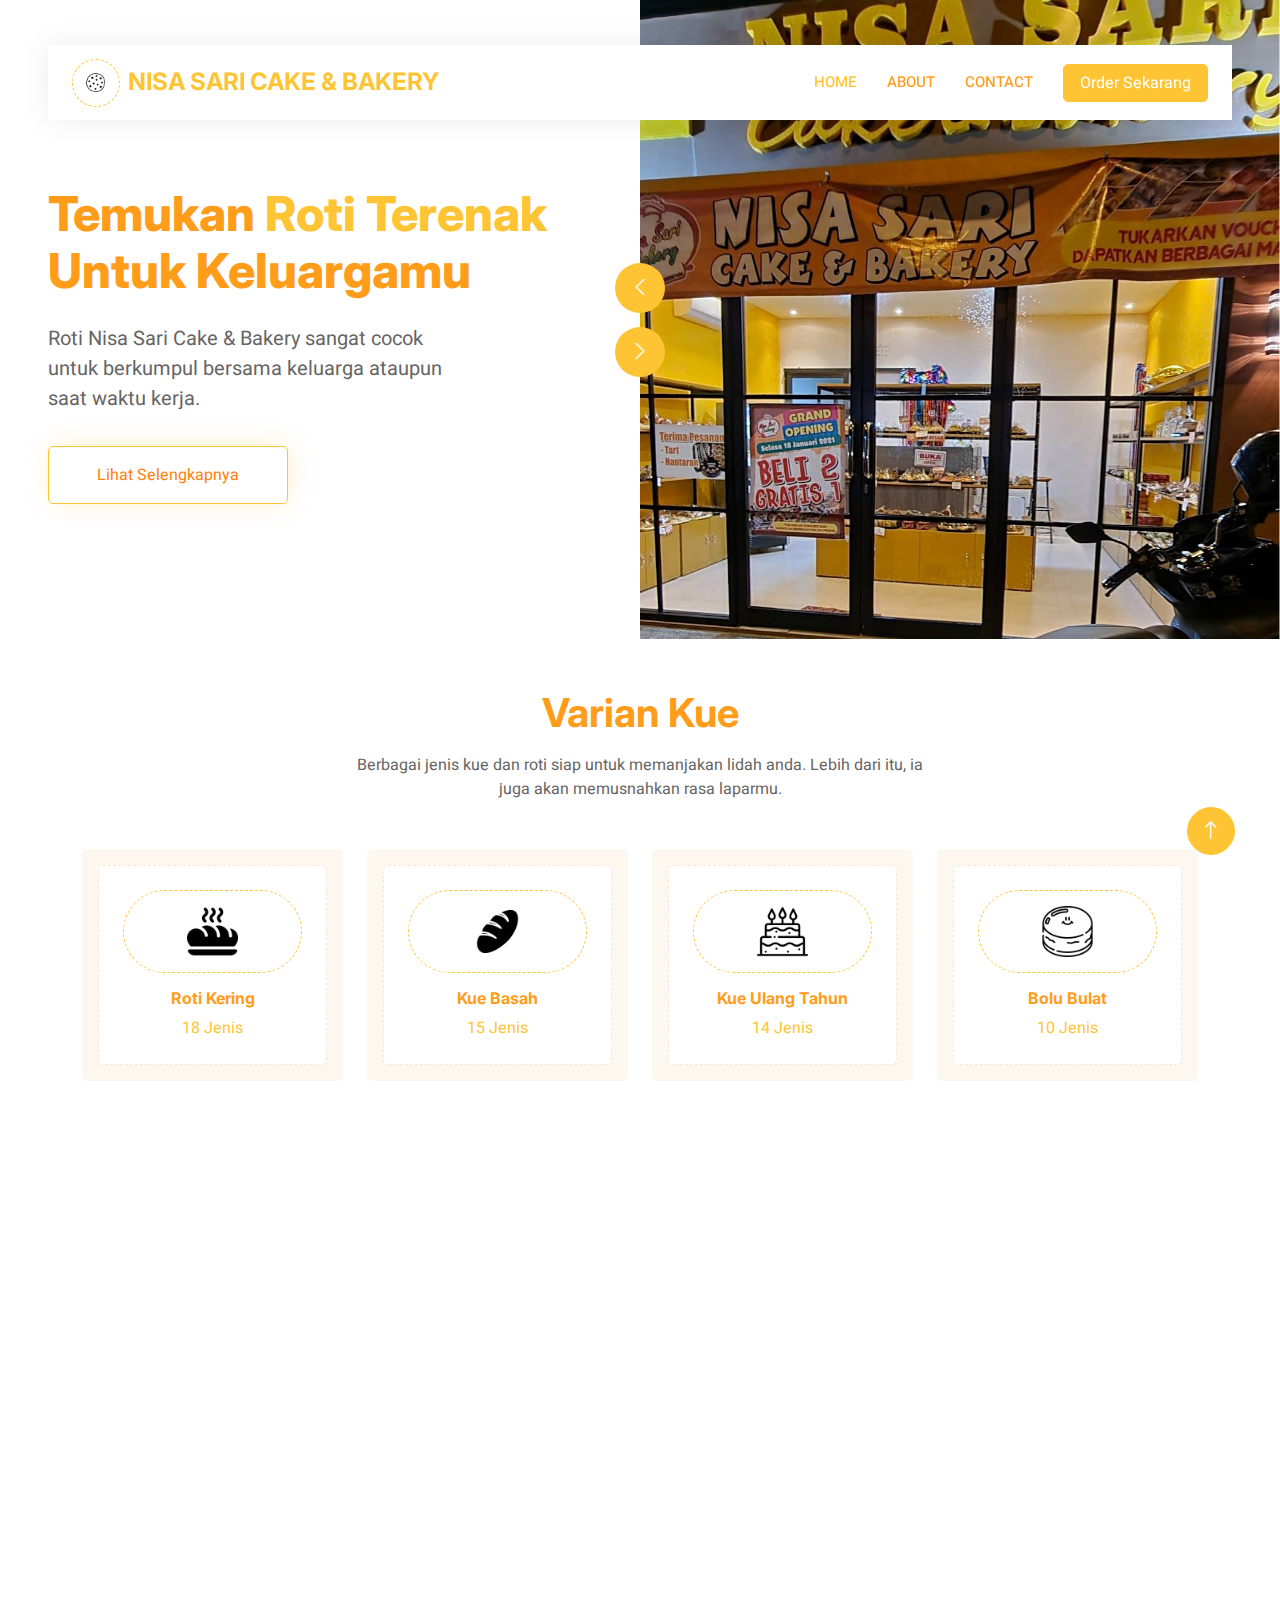
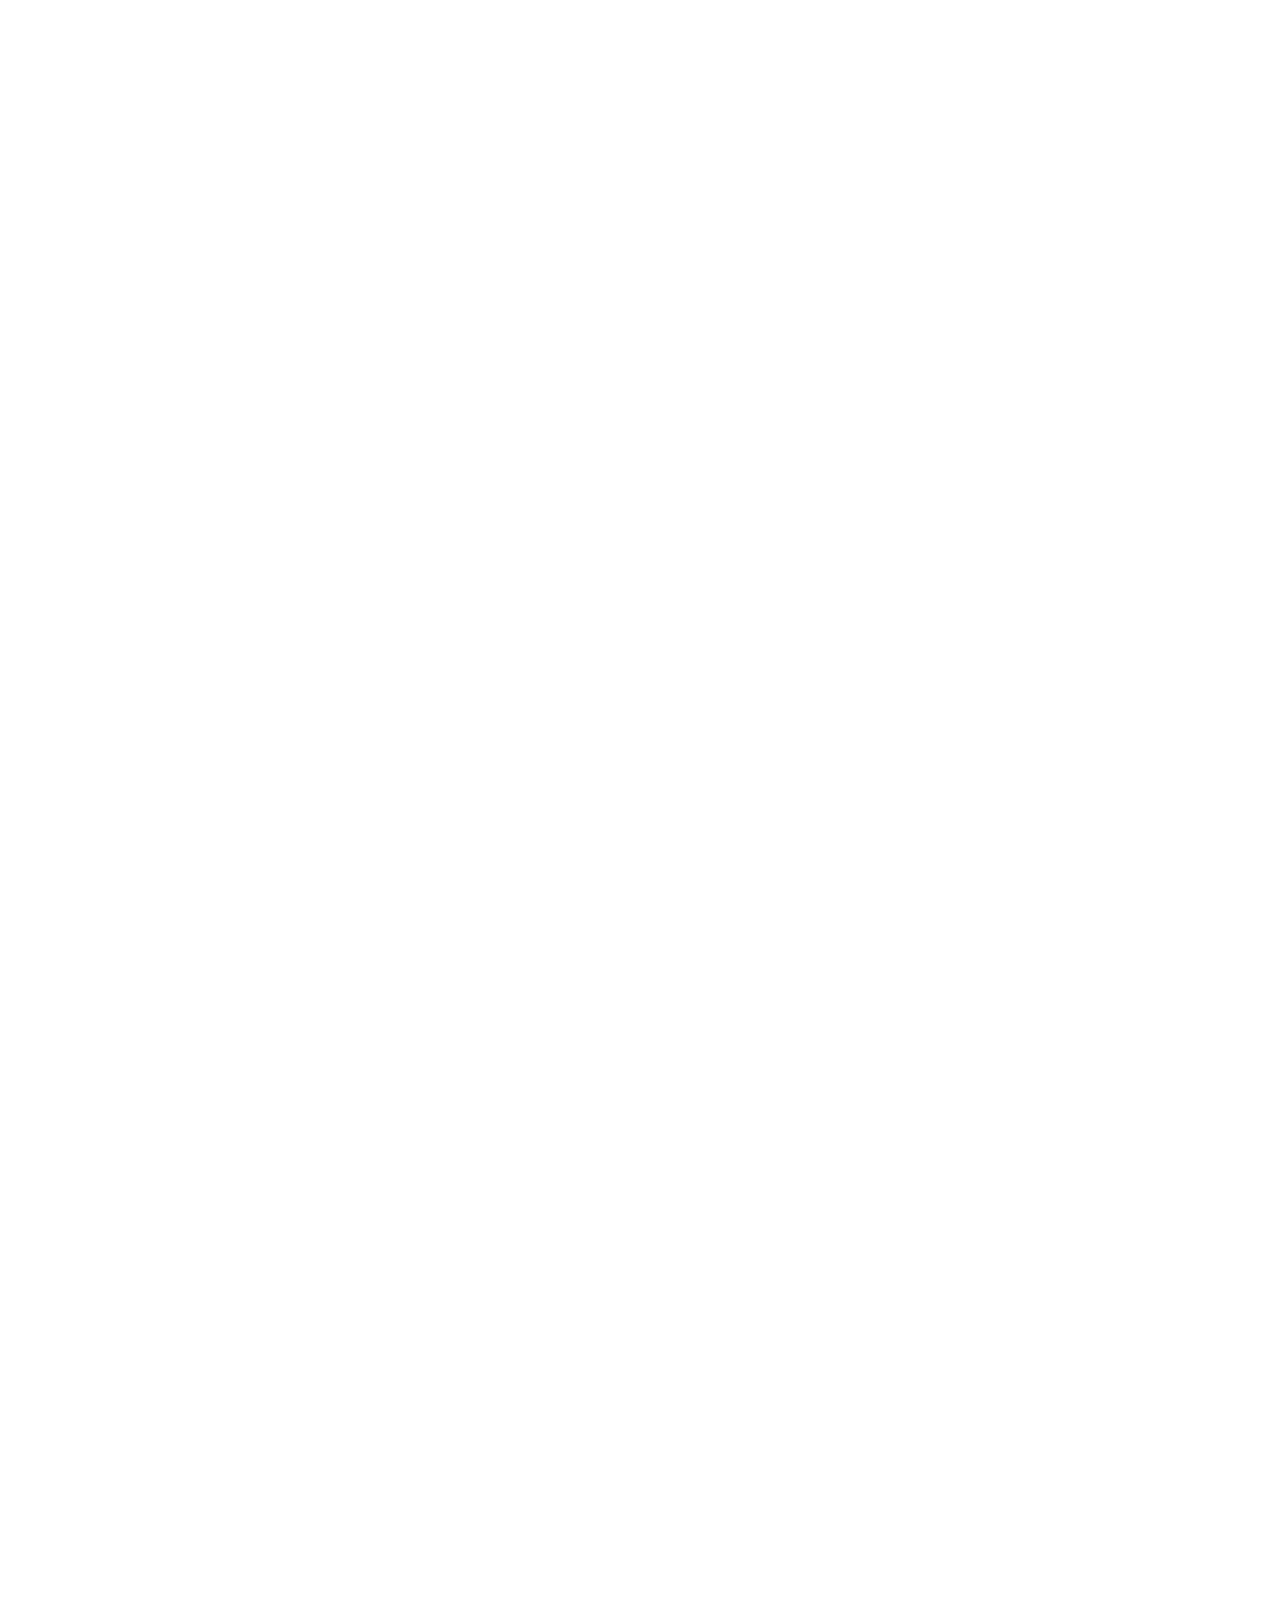
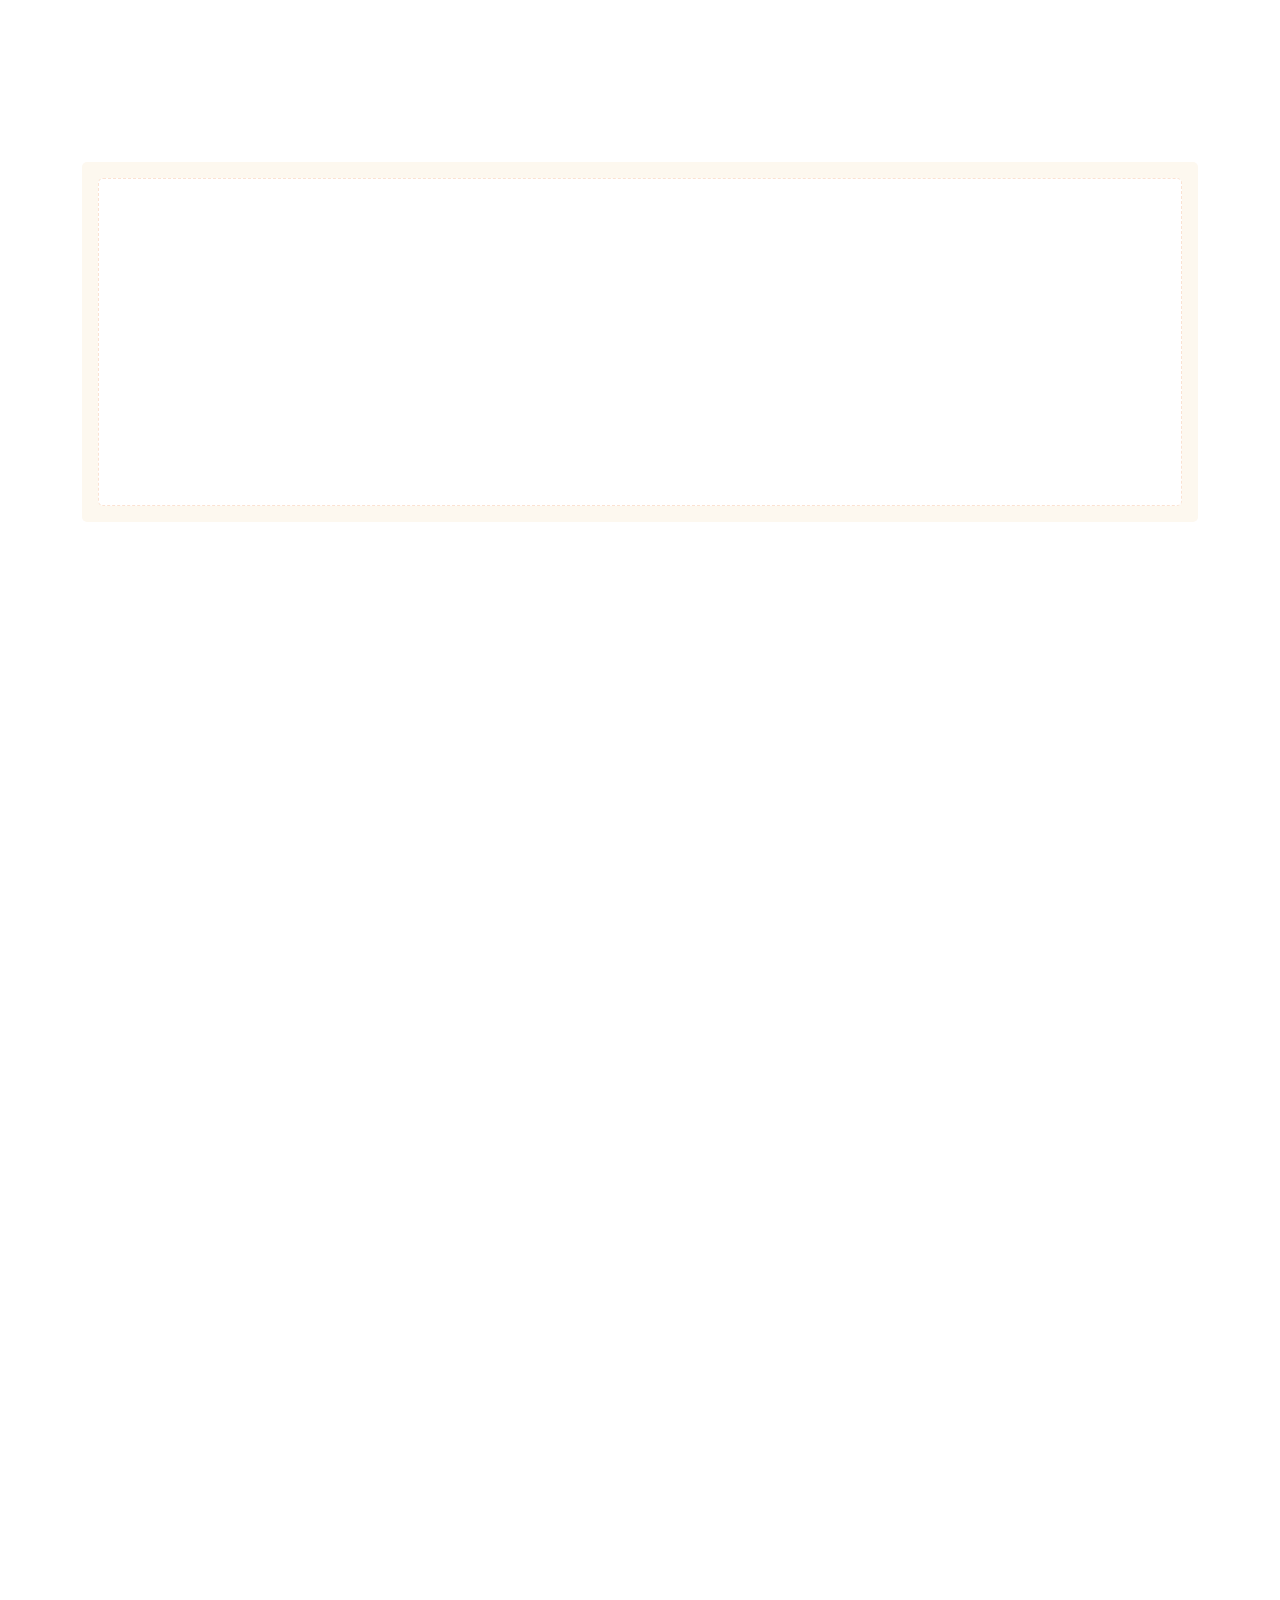
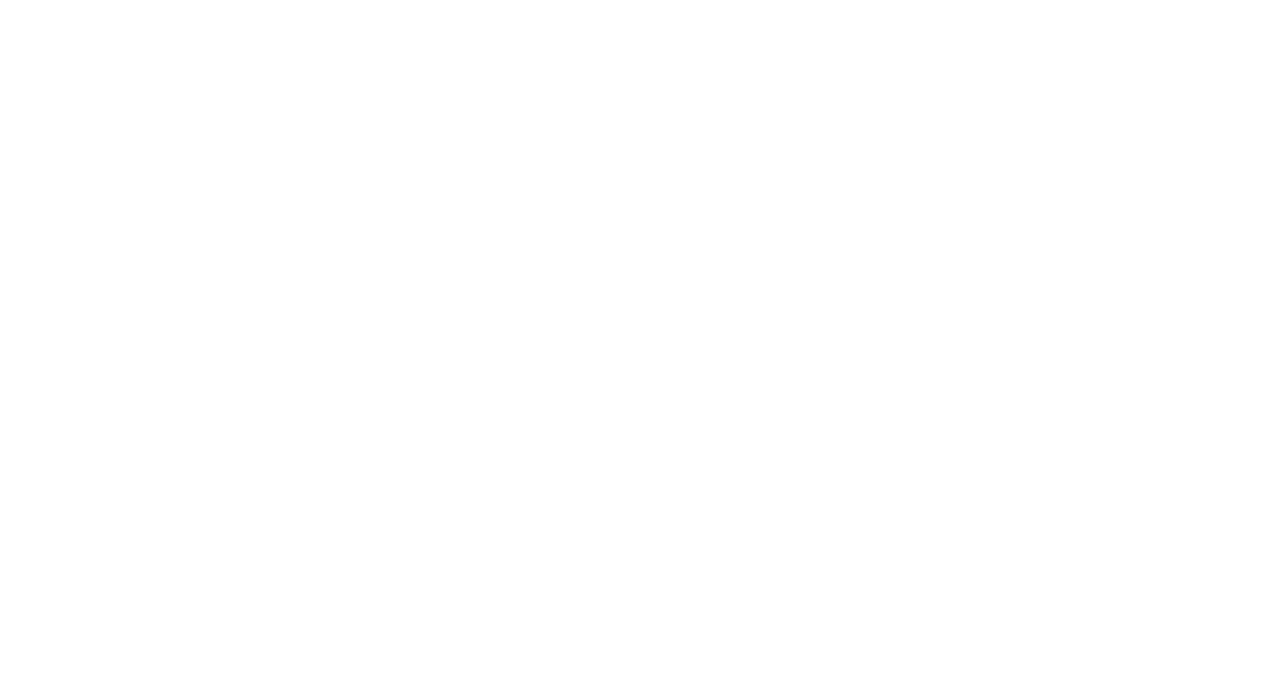
==== index.html @ c5fba2e0 "create web nisa sari bakery" ====
<!DOCTYPE html>
<html lang="en">

<head>
    <meta charset="utf-8">
    <title>NISA SARI CAKE & BAKERY</title>
    <meta content="width=device-width, initial-scale=1.0" name="viewport">
    <meta content="" name="keywords">
    <meta content="" name="description">

    <!-- Favicon -->
    <link href="images/logocake.png" rel="icon">

    <!-- Google Web Fonts -->
    <link rel="preconnect" href="https://fonts.googleapis.com">
    <link rel="preconnect" href="https://fonts.gstatic.com" crossorigin>
    <link href="https://fonts.googleapis.com/css2?family=Heebo:wght@400;500;600&family=Inter:wght@700;800&display=swap" rel="stylesheet">

    <!-- Icon Font Stylesheet -->
    <!-- <link href="https://cdnjs.cloudflare.com/ajax/libs/font-awesome/5.10.0/css/all.min.css" rel="stylesheet"> -->
    <!-- font awesome terbaru -->
    <link rel="stylesheet" href="https://cdnjs.cloudflare.com/ajax/libs/font-awesome/6.3.0/css/all.min.css" integrity="sha512-SzlrxWUlpfuzQ+pcUCosxcglQRNAq/DZjVsC0lE40xsADsfeQoEypE+enwcOiGjk/bSuGGKHEyjSoQ1zVisanQ==" crossorigin="anonymous" referrerpolicy="no-referrer"
    />
    <link href="https://cdn.jsdelivr.net/npm/bootstrap-icons@1.4.1/font/bootstrap-icons.css" rel="stylesheet">

    <!-- Libraries Stylesheet -->
    <link href="lib/animate/animate.min.css" rel="stylesheet">
    <link href="lib/owlcarousel/assets/owl.carousel.min.css" rel="stylesheet">

    <!-- Customized Bootstrap Stylesheet -->
    <link href="css/bootstrap.min.css" rel="stylesheet">

    <!-- Template Stylesheet -->
    <link href="css/style.css" rel="stylesheet">
</head>

<body>
    <div class="container-xxl bg-white p-0">
        <!-- Spinner Start -->
        <div id="spinner" class="show bg-white position-fixed translate-middle w-100 vh-100 top-50 start-50 d-flex align-items-center justify-content-center">
            <div class="spinner-border text-primary" style="width: 3rem; height: 3rem;" role="status">
                <span class="sr-only">Loading...</span>
            </div>
        </div>
        <!-- Spinner End -->


        <!-- Navbar Start -->
        <div class="container-fluid nav-bar bg-transparent">
            <nav class="navbar navbar-expand-lg bg-white navbar-light py-0 px-4" >
                <a href="index.html" class="navbar-brand d-flex align-items-center text-center">
                    <div class="icon p-2 me-2">
                        <img class="img-fluid" src="images/logocake.png" alt="Icon" style="width: 30px; height: 30px;">
                    </div>
                    <h4 class="m-0 text-primary">NISA SARI CAKE & BAKERY</h4>
                </a>
                <button type="button" class="navbar-toggler" data-bs-toggle="collapse" data-bs-target="#navbarCollapse">
                    <span class="navbar-toggler-icon"></span>
                </button>
                <div class="collapse navbar-collapse" id="navbarCollapse">
                    <div class="navbar-nav ms-auto">
                        <a href="index.html" class="nav-item nav-link active">Home</a>
                        <a href="about.html" class="nav-item nav-link">About</a>
                        <!-- <div class="nav-item dropdown">
                            <a href="#" class="nav-link dropdown-toggle" data-bs-toggle="dropdown">Property</a>
                            <div class="dropdown-menu rounded-0 m-0">
                                <a href="property-list.html" class="dropdown-item">Property List</a>
                                <a href="property-type.html" class="dropdown-item">Property Type</a>
                                <a href="property-agent.html" class="dropdown-item">Property Agent</a>
                            </div>
                        </div> -->
                        <!-- <div class="nav-item dropdown">
                            <a href="#" class="nav-link dropdown-toggle" data-bs-toggle="dropdown">Pages</a>
                            <div class="dropdown-menu rounded-0 m-0">
                                <a href="testimonial.html" class="dropdown-item">Testimonial</a>
                                <a href="404.html" class="dropdown-item">404 Error</a>
                            </div>
                        </div> -->
                        <a href="contact.html" class="nav-item nav-link">Contact</a>
                    </div>
                    <a href="https://wa.me/6287808166635?text=Saya%20Ingin%20Order!" target="_blank" class="btn btn-primary px-3 d-none d-lg-flex">Order Sekarang</a>
                </div>
            </nav>
        </div>
        <!-- Navbar End -->


        <!-- Header Start -->
        <div class="container-fluid header bg-white p-0">
            <div class="row g-0 align-items-center flex-column-reverse flex-md-row">
                <div class="col-md-6 p-5 mt-lg-5">
                    <h1 class="display-5 animated fadeIn mb-4">Temukan<span class="text-primary"> Roti Terenak</span> Untuk Keluargamu</h1>
                    <p class="animated fadeIn mb-4 pb-2 fs-5 w-75">Roti Nisa Sari Cake & Bakery sangat cocok untuk berkumpul bersama keluarga ataupun saat waktu kerja.</p>
                    <a href="https://wa.me/6287808166635?text=Saya%20Ingin%20Order!" class="btn btn-transparent py-3 px-5 me-3 animated fadeIn">Lihat Selengkapnya</a>
                </div>
                <div class="col-md-6 animated fadeIn">
                    <div class="owl-carousel header-carousel">
                        <div class="owl-carousel-item">
                            <img class="img-fluid" src="images/2022-04-10.jpg" alt="">
                        </div>
                        <div class="owl-carousel-item">
                            <img class="img-fluid" src="images/toko.jpg" alt="">
                        </div>
                    </div>
                </div>
            </div>
        </div>
        <!-- Header End -->


        <!-- Search Start -->
        <!-- <div class="container-fluid bg-primary mb-5 wow fadeIn mt-3" data-wow-delay="0.1s" style="padding: 35px;">
            <div class="container">
                <div class="row g-2">
                    <div class="col-md-10">
                        <div class="row g-2">
                            <div class="col-md-6">
                                <input type="text" class="form-control border-0 py-3" placeholder="Cari Roti...">
                            </div>
                            <div class="col-md-6">
                                <select class="form-select border-0 py-3">
                                    <option selected>Type Roti</option>
                                    <option value="1">Property Type 1</option>
                                    <option value="2">Property Type 2</option>
                                    <option value="3">Property Type 3</option>
                                </select>
                            </div>
                            <div class="col-md-4">
                                <select class="form-select border-0 py-3">
                                    <option selected>Location</option>
                                    <option value="1">Location 1</option>
                                    <option value="2">Location 2</option>
                                    <option value="3">Location 3</option>
                                </select>
                            </div> -->
        <!-- </div>
                    </div>
                    <div class="col-md-2">
                        <button class="btn btn-secondary border-0 w-100 py-3">Cari ...</button>
                    </div>
                </div>
            </div>
        </div>  -->
        <!-- Search End -->


        <!-- Category Start -->
        <div class="container-xxl py-5">
            <div class="container">
                <div class="text-center mx-auto mb-5 wow fadeInUp" data-wow-delay="0.1s" style="max-width: 600px;">
                    <h1 class="mb-3">Varian Kue</h1>
                    <p>Berbagai jenis kue dan roti siap untuk memanjakan lidah anda. Lebih dari itu, ia juga akan memusnahkan rasa laparmu.</p>
                </div>
                <div class="row g-4">
                    <div class="col-lg-3 col-sm-6 wow fadeInUp" data-wow-delay="0.1s">
                        <a class="cat-item d-block bg-light text-center rounded p-3" href="">
                            <div class="rounded p-4">
                                <div class="icon mb-3">
                                    <img class="img-fluid" src="images/baguette.png" style="width: 35%; height: auto;" alt="Icon">
                                </div>
                                <h6>Roti Kering</h6>
                                <span>18 Jenis</span>
                            </div>
                        </a>
                    </div>
                    <div class="col-lg-3 col-sm-6 wow fadeInUp" data-wow-delay="0.3s">
                        <a class="cat-item d-block bg-light text-center rounded p-3" href="">
                            <div class="rounded p-4">
                                <div class="icon mb-3">
                                    <img class="img-fluid" src="images/bread.png" alt="Icon" style="width: 35%; height: auto;">
                                </div>
                                <h6>Kue Basah</h6>
                                <span>15 Jenis</span>
                            </div>
                        </a>
                    </div>
                    <div class="col-lg-3 col-sm-6 wow fadeInUp" data-wow-delay="0.5s">
                        <a class="cat-item d-block bg-light text-center rounded p-3" href="">
                            <div class="rounded p-4">
                                <div class="icon mb-3">
                                    <img class="img-fluid" src="images/cake.png" alt="Icon" style="width: 35%; height: auto;">
                                </div>
                                <h6>Kue Ulang Tahun</h6>
                                <span>14 Jenis</span>
                            </div>
                        </a>
                    </div>
                    <div class="col-lg-3 col-sm-6 wow fadeInUp" data-wow-delay="0.7s">
                        <a class="cat-item d-block bg-light text-center rounded p-3" href="">
                            <div class="rounded p-4">
                                <div class="icon mb-3">
                                    <img class="img-fluid" src="images/cheesecake.png" style="width: 35%; height: auto;" alt="Icon">
                                </div>
                                <h6>Bolu Bulat</h6>
                                <span>10 Jenis</span>
                            </div>
                        </a>
                    </div>
                    <div class="col-lg-3 col-sm-6 wow fadeInUp" data-wow-delay="0.1s">
                        <a class="cat-item d-block bg-light text-center rounded p-3" href="">
                            <div class="rounded p-4">
                                <div class="icon mb-3">
                                    <img class="img-fluid" src="images/cookies.png" style="width: 35%; height: auto;" alt="Icon">
                                </div>
                                <h6>Chocochips</h6>
                                <span>14 Jenis</span>
                            </div>
                        </a>
                    </div>
                    <div class="col-lg-3 col-sm-6 wow fadeInUp" data-wow-delay="0.3s">
                        <a class="cat-item d-block bg-light text-center rounded p-3" href="">
                            <div class="rounded p-4">
                                <div class="icon mb-3">
                                    <img class="img-fluid" src="images/toples.png" alt="Icon" style="width: 35%; height: auto;">
                                </div>
                                <h6>Brownies</h6>
                                <span>14 Jenis</span>
                            </div>
                        </a>
                    </div>
                    <div class="col-lg-3 col-sm-6 wow fadeInUp" data-wow-delay="0.5s">
                        <a class="cat-item d-block bg-light text-center rounded p-3" href="">
                            <div class="rounded p-4">
                                <div class="icon mb-3">
                                    <img class="img-fluid" src="images/muffin.png" alt="Icon" style="width: 35%; height: auto;">
                                </div>
                                <h6>Befflos</h6>
                                <span>8 Jenis</span>
                            </div>
                        </a>
                    </div>
                    <div class="col-lg-3 col-sm-6 wow fadeInUp" data-wow-delay="0.7s">
                        <a class="cat-item d-block bg-light text-center rounded p-3" href="">
                            <div class="rounded p-4">
                                <div class="icon mb-3">
                                    <img class="img-fluid" src="images/croissant.png" style="width: 35%; height: auto;" alt="Icon">
                                </div>
                                <h6>Roti Coklat</h6>
                                <span>15 Jenis</span>
                            </div>
                        </a>
                    </div>
                </div>
            </div>
        </div>
        <!-- Category End -->


        <!-- About Start -->
        <div class="container-xxl py-5">
            <div class="container">
                <div class="row g-5 align-items-center">
                    <div class="col-lg-6 wow fadeIn" data-wow-delay="0.1s">
                        <div class="about-img position-relative overflow-hidden p-5 pe-0">
                            <img class="img-fluid w-100" src="images/WEB NISA SARI.png">
                        </div>
                    </div>
                    <div class="col-lg-6 wow fadeIn" data-wow-delay="0.5s">
                        <h1 class="mb-4">#1 Temukan Kue dan Roti Terbaik di Kota Ini.</h1>
                        <p class="mb-4">Dibuat dengan tangan-tangan terbaik. Dengan bahan-bahan berkualitas tingi yang diproses sevara higienis menjadikan kami sangat cocok untuk anda nikmati</p>
                        <p><i class="fa fa-check text-primary me-3"></i>Bahan - bahan Terbaik</p>
                        <p><i class="fa fa-check text-primary me-3"></i>Diproses secara higienis</p>
                        <p><i class="fa fa-check text-primary me-3"></i>Diawasi secara ketat</p>
                        <a class="btn btn-primary py-3 px-5 mt-3" href="https://wa.me/6287808166635?text=Saya%20Ingin%20Order!">Selengkapnya</a>
                    </div>
                </div>
            </div>
        </div>
        <!-- About End -->


        <!-- Property List Start -->
        <div class="container-xxl py-5">
            <div class="container">
                <div class="row g-0 gx-5 align-items-end">
                    <div class="col-lg-6">
                        <div class="text-start mx-auto mb-5 wow slideInLeft" data-wow-delay="0.1s">
                            <h1 class="mb-3">Rekomendasi Kue</h1>
                            <p>Inilah berbagai rekomendasi terbaik dari kami yang dapat anda pertimbangkan untuk dijadikan sebagai penghilang rasa lapar anda hari ini</p>
                        </div>
                    </div>
                    <div class="col-lg-6 text-start text-lg-end wow slideInRight" data-wow-delay="0.1s">
                        <ul class="nav nav-pills d-inline-flex justify-content-end mb-5">
                            <li class="nav-item me-2">
                                <a class="btn btn-outline-primary active" data-bs-toggle="pill" href="#tab-1">Kue Kering</a>
                            </li>
                            <li class="nav-item me-2">
                                <a class="btn btn-outline-primary" data-bs-toggle="pill" href="#tab-2">Kue Basah</a>
                            </li>
                            <li class="nav-item me-0">
                                <a class="btn btn-outline-primary" data-bs-toggle="pill" href="#tab-3">Roti</a>
                            </li>
                        </ul>
                    </div>
                </div>
                <div class="tab-content">
                    <div id="tab-1" class="tab-pane fade show p-0 active">
                        <div class="row g-4">
                            <div class="col-lg-4 col-md-6 wow fadeInUp" data-wow-delay="0.1s">
                                <div class="property-item rounded overflow-hidden">
                                    <div class="position-relative overflow-hidden">
                                        <a href=""><img class="img-fluid" src="images/kastengel.jpg" alt=""></a>
                                        <div class="bg-primary rounded text-white position-absolute start-0 top-0 m-4 py-1 px-3">Rekomendasi</div>
                                        <div class="bg-white rounded-top text-primary position-absolute start-0 bottom-0 mx-4 pt-1 px-3">Gratis Ongkir</div>
                                    </div>
                                    <div class="p-4 pb-0">
                                        <h5 class="text-primary mb-3">Rp70.000</h5>
                                        <a class="d-block h5 mb-2" href="">Kue Kastengel</a>
                                        <p><i class="fa fa-map-marker-alt text-primary me-2"></i>Sidoarjo, Jawa Timur</p>
                                    </div>
                                    <div class="d-flex border-top">
                                        <small class="flex-fill text-center border-end py-2"><i class="fa-solid fa-scale-balanced  me-2"></i>1 kg</small>
                                        <small class="flex-fill text-center border-end py-2"><i class="fa-solid fa-truck-fast  me-2"></i>3 Jam</small>
                                        <small class="flex-fill text-center py-2"><i class="fa-solid fa-calendar-days"></i>3 Hari</small>

                                    </div>
                                </div>
                            </div>
                            <div class="col-lg-4 col-md-6 wow fadeInUp" data-wow-delay="0.3s">
                                <div class="property-item rounded overflow-hidden">
                                    <div class="position-relative overflow-hidden">
                                        <a href=""><img class="img-fluid" src="images/aneka.jpg" alt=""></a>
                                        <div class="bg-primary rounded text-white position-absolute start-0 top-0 m-4 py-1 px-3">Rekomendasi</div>
                                        <div class="bg-white rounded-top text-primary position-absolute start-0 bottom-0 mx-4 pt-1 px-3">Gratis Ongkir</div>
                                    </div>
                                    <div class="p-4 pb-0">
                                        <h5 class="text-primary mb-3">Rp40.000-Rp.50.000</h5>
                                        <a class="d-block h5 mb-2" href="">Aneka Bolu</a>
                                        <p><i class="fa fa-map-marker-alt text-primary me-2"></i>Sidoarjo, Jawa Timur</p>
                                    </div>
                                    <div class="d-flex border-top">
                                        <small class="flex-fill text-center border-end py-2"><i class="fa-solid fa-scale-balanced"></i> 1 kg</small>
                                        <small class="flex-fill text-center border-end py-2"><i class="fa-solid fa-truck-fast"></i>3 Jam</small>
                                        <small class="flex-fill text-center py-2"><i class="fa-solid fa-calendar-days"></i>3 Hari</small>
                                    </div>
                                </div>
                            </div>
                            <div class="col-lg-4 col-md-6 wow fadeInUp" data-wow-delay="0.5s">
                                <div class="property-item rounded overflow-hidden">
                                    <div class="position-relative overflow-hidden">
                                        <a href=""><img class="img-fluid" src="images/pounch.jpg" alt=""></a>
                                        <div class="bg-primary rounded text-white position-absolute start-0 top-0 m-4 py-1 px-3">Rekomendasi</div>
                                        <div class="bg-white rounded-top text-primary position-absolute start-0 bottom-0 mx-4 pt-1 px-3">Gratis Ongkir</div>
                                    </div>
                                    <div class="p-4 pb-0">
                                        <h5 class="text-primary mb-3">Rp15.000</h5>
                                        <a class="d-block h5 mb-2" href="">Choocochips Cookies Pounch</a>
                                        <p><i class="fa fa-map-marker-alt text-primary me-2"></i>Sidoarjo, Jawa Timur</p>
                                    </div>
                                    <div class="d-flex border-top">
                                        <small class="flex-fill text-center border-end py-2"><i class="fa-solid fa-scale-balanced"></i>1 kg</small>
                                        <small class="flex-fill text-center border-end py-2"><i class="fa-solid fa-truck-fast"></i>3 Jam</small>
                                        <small class="flex-fill text-center py-2"><i class="fa-solid fa-calendar-days"></i>3 Hari</small>
                                    </div>
                                </div>
                            </div>
                            <div class="col-lg-4 col-md-6 wow fadeInUp" data-wow-delay="0.1s">
                                <div class="property-item rounded overflow-hidden">
                                    <div class="position-relative overflow-hidden">
                                        <a href=""><img class="img-fluid" src="images/lapis sby.png" alt=""></a>
                                        <div class="bg-primary rounded text-white position-absolute start-0 top-0 m-4 py-1 px-3">Rekomendasi</div>
                                        <div class="bg-white rounded-top text-primary position-absolute start-0 bottom-0 mx-4 pt-1 px-3">Gratis Ongkir</div>
                                    </div>
                                    <div class="p-4 pb-0">
                                        <h5 class="text-primary mb-3">Rp60.000</h5>
                                        <a class="d-block h5 mb-2" href="">Kue Lapis SBY</a>
                                        <p><i class="fa fa-map-marker-alt text-primary me-2"></i>Sidoarjo, Jawa Timur</p>
                                    </div>
                                    <div class="d-flex border-top">
                                        <small class="flex-fill text-center border-end py-2"><i class="fa-solid fa-scale-balanced"></i> 1 kg</small>
                                        <small class="flex-fill text-center border-end py-2"><i class="fa-solid fa-truck-fast"></i> 3 Jam</small>
                                        <small class="flex-fill text-center py-2"><i class="fa-solid fa-calendar-days"></i> 3 Hari</small>
                                    </div>
                                </div>
                            </div>
                            <div class="col-lg-4 col-md-6 wow fadeInUp" data-wow-delay="0.3s">
                                <div class="property-item rounded overflow-hidden">
                                    <div class="position-relative overflow-hidden">
                                        <a href=""><img class="img-fluid" src="images/brownies mesis.jpg" alt=""></a>
                                        <div class="bg-primary rounded text-white position-absolute start-0 top-0 m-4 py-1 px-3">Rekomendasi</div>
                                        <div class="bg-white rounded-top text-primary position-absolute start-0 bottom-0 mx-4 pt-1 px-3">Gratis Ongkir</div>
                                    </div>
                                    <div class="p-4 pb-0">
                                        <h5 class="text-primary mb-3">Rp70.000</h5>
                                        <a class="d-block h5 mb-2" href="">Choco Ball</a>
                                        <p><i class="fa fa-map-marker-alt text-primary me-2"></i>Sidoarjo, Jawa Timur</p>
                                    </div>
                                    <div class="d-flex border-top">
                                        <small class="flex-fill text-center border-end py-2"><i class="fa-solid fa-scale-balanced"></i>1 kg</small>
                                        <small class="flex-fill text-center border-end py-2"><i class="fa-solid fa-truck-fast"></i>3 Jam</small>
                                        <small class="flex-fill text-center py-2"><i class="fa-solid fa-calendar-days"></i> 3 Hari</small>
                                    </div>
                                </div>
                            </div>
                            <div class="col-lg-4 col-md-6 wow fadeInUp" data-wow-delay="0.5s">
                                <div class="property-item rounded overflow-hidden">
                                    <div class="position-relative overflow-hidden">
                                        <a href=""><img class="img-fluid" src="images/cake roll.jpg" alt=""></a>
                                        <div class="bg-primary rounded text-white position-absolute start-0 top-0 m-4 py-1 px-3">Rekomendasi</div>
                                        <div class="bg-white rounded-top text-primary position-absolute start-0 bottom-0 mx-4 pt-1 px-3">Gratis Ongkir</div>
                                    </div>
                                    <div class="p-4 pb-0">
                                        <h5 class="text-primary mb-3">Rp35.000</h5>
                                        <a class="d-block h5 mb-2" href="">Cake Roll</a>
                                        <p><i class="fa fa-map-marker-alt text-primary me-2"></i>Sidoarjo, Jawa Timur</p>
                                    </div>
                                    <div class="d-flex border-top">
                                        <small class="flex-fill text-center border-end py-2"><i class="fa-solid fa-scale-balanced"></i>1 kg</small>
                                        <small class="flex-fill text-center border-end py-2"><i class="fa-solid fa-truck-fast"></i>3 Jam</small>
                                        <small class="flex-fill text-center py-2"><i class="fa-solid fa-calendar-days"></i> 3 Hari</small>
                                    </div>
                                </div>
                            </div>
                            <div class="col-12 text-center wow fadeInUp" data-wow-delay="0.1s">
                                <a class="btn btn-primary py-3 px-5" href="https://wa.me/6287808166635?text=Saya%20Ingin%20Order!">Cari Lebih Banyak</a>
                            </div>
                        </div>
                    </div>
                    <div id="tab-2" class="tab-pane fade show p-0">
                        <div class="row g-4">
                            <div class="col-lg-4 col-md-6 wow fadeInUp" data-wow-delay="0.1s">
                                <div class="property-item rounded overflow-hidden">
                                    <div class="position-relative overflow-hidden">
                                        <a href=""><img class="img-fluid" src="images/ultah pony.jpeg" alt=""></a>
                                        <div class="bg-primary rounded text-white position-absolute start-0 top-0 m-4 py-1 px-3">Rekomendasi</div>
                                        <div class="bg-white rounded-top text-primary position-absolute start-0 bottom-0 mx-4 pt-1 px-3">Gratis Ongkir</div>
                                    </div>
                                    <div class="p-4 pb-0">
                                        <h5 class="text-primary mb-3">Rp120.000</h5>
                                        <a class="d-block h5 mb-2" href="">Kue Ulang Tahun</a>
                                        <p><i class="fa fa-map-marker-alt text-primary me-2"></i>Sidoarjo, Jawa Timur</p>
                                    </div>
                                    <div class="d-flex border-top">
                                        <small class="flex-fill text-center border-end py-2"><i class="fa-solid fa-scale-balanced"></i>2 kg</small>
                                        <small class="flex-fill text-center border-end py-2"><i class="fa-solid fa-truck-fast"></i>3 Jam</small>
                                        <small class="flex-fill text-center py-2"><i class="fa-solid fa-calendar-days"></i> 3 Hari</small>
                                    </div>
                                </div>
                            </div>
                            <div class="col-lg-4 col-md-6 wow fadeInUp" data-wow-delay="0.3s">
                                <div class="property-item rounded overflow-hidden">
                                    <div class="position-relative overflow-hidden">
                                        <a href=""><img class="img-fluid" src="images/lapis.jpg" alt=""></a>
                                        <div class="bg-primary rounded text-white position-absolute start-0 top-0 m-4 py-1 px-3">Rekomendasi</div>
                                        <div class="bg-white rounded-top text-primary position-absolute start-0 bottom-0 mx-4 pt-1 px-3">Gratis Ongkir</div>
                                    </div>
                                    <div class="p-4 pb-0">
                                        <h5 class="text-primary mb-3">Rp30.000</h5>
                                        <a class="d-block h5 mb-2" href="">Karamel Kotak</a>
                                        <p><i class="fa fa-map-marker-alt text-primary me-2"></i>Sidoarjo, Jawa Timur</p>
                                    </div>
                                    <div class="d-flex border-top">
                                        <small class="flex-fill text-center border-end py-2"><i class="fa-solid fa-scale-balanced"></i>1 kg</small>
                                        <small class="flex-fill text-center border-end py-2"><i class="fa-solid fa-truck-fast"></i>3 Jam</small>
                                        <small class="flex-fill text-center py-2"><i class="fa-solid fa-calendar-days"></i> 3 Hari</small>
                                    </div>
                                </div>
                            </div>
                            <div class="col-lg-4 col-md-6 wow fadeInUp" data-wow-delay="0.5s">
                                <div class="property-item rounded overflow-hidden">
                                    <div class="position-relative overflow-hidden">
                                        <a href=""><img class="img-fluid" src="images/kue karakter.jpg" alt=""></a>
                                        <div class="bg-primary rounded text-white position-absolute start-0 top-0 m-4 py-1 px-3">Rekomendasi</div>
                                        <div class="bg-white rounded-top text-primary position-absolute start-0 bottom-0 mx-4 pt-1 px-3">Gratis Ongkir</div>
                                    </div>
                                    <div class="p-4 pb-0">
                                        <h5 class="text-primary mb-3">Rp60.000</h5>
                                        <a class="d-block h5 mb-2" href="">Kue Karakter</a>
                                        <p><i class="fa fa-map-marker-alt text-primary me-2"></i>Sidoarjo, Jawa Timur</p>
                                    </div>
                                    <div class="d-flex border-top">
                                        <small class="flex-fill text-center border-end py-2"><i class="fa-solid fa-scale-balanced"></i>1 kg</small>
                                        <small class="flex-fill text-center border-end py-2"><i class="fa-solid fa-truck-fast"></i>3 Jam</small>
                                        <small class="flex-fill text-center py-2"><i class="fa-solid fa-calendar-days"></i> 3 Hari</small>
                                    </div>
                                </div>
                            </div>
                            <div class="col-lg-4 col-md-6 wow fadeInUp" data-wow-delay="0.1s">
                                <div class="property-item rounded overflow-hidden">
                                    <div class="position-relative overflow-hidden">
                                        <a href=""><img class="img-fluid" src="images/ultah extra.jpg" alt=""></a>
                                        <div class="bg-primary rounded text-white position-absolute start-0 top-0 m-4 py-1 px-3">Rekomendasi</div>
                                        <div class="bg-white rounded-top text-primary position-absolute start-0 bottom-0 mx-4 pt-1 px-3">Gratis Ongkir</div>
                                    </div>
                                    <div class="p-4 pb-0">
                                        <h5 class="text-primary mb-3">Rp250.000</h5>
                                        <a class="d-block h5 mb-2" href="">Kue Ulang Tahun Karakter</a>
                                        <p><i class="fa fa-map-marker-alt text-primary me-2"></i>Sidoarjo, Jawa Timur</p>
                                    </div>
                                    <div class="d-flex border-top">
                                        <small class="flex-fill text-center border-end py-2"><i class="fa-solid fa-scale-balanced"></i>3 kg</small>
                                        <small class="flex-fill text-center border-end py-2"><i class="fa-solid fa-truck-fast"></i>3 Jam</small>
                                        <small class="flex-fill text-center py-2"><i class="fa-solid fa-calendar-days"></i> 3 Hari</small>
                                    </div>
                                </div>
                            </div>
                            <div class="col-lg-4 col-md-6 wow fadeInUp" data-wow-delay="0.3s">
                                <div class="property-item rounded overflow-hidden">
                                    <div class="position-relative overflow-hidden">
                                        <a href=""><img class="img-fluid" src="images/cake.jpg" alt=""></a>
                                        <div class="bg-primary rounded text-white position-absolute start-0 top-0 m-4 py-1 px-3">Rekomendasi</div>
                                        <div class="bg-white rounded-top text-primary position-absolute start-0 bottom-0 mx-4 pt-1 px-3">Gratis Ongkir</div>
                                    </div>
                                    <div class="p-4 pb-0">
                                        <h5 class="text-primary mb-3">Rp60.000</h5>
                                        <a class="d-block h5 mb-2" href="">Brownies</a>
                                        <p><i class="fa fa-map-marker-alt text-primary me-2"></i>Sidoarjo, Jawa Timur</p>
                                    </div>
                                    <div class="d-flex border-top">
                                        <small class="flex-fill text-center border-end py-2"><i class="fa-solid fa-scale-balanced"></i>1 kg</small>
                                        <small class="flex-fill text-center border-end py-2"><i class="fa-solid fa-truck-fast"></i>3 Jam</small>
                                        <small class="flex-fill text-center py-2"><i class="fa-solid fa-calendar-days"></i> 3 Hari</small>
                                    </div>
                                </div>
                            </div>
                            <div class="col-lg-4 col-md-6 wow fadeInUp" data-wow-delay="0.5s">
                                <div class="property-item rounded overflow-hidden">
                                    <div class="position-relative overflow-hidden">
                                        <a href=""><img class="img-fluid" src="images/kue hitam.jpg" alt=""></a>
                                        <div class="bg-primary rounded text-white position-absolute start-0 top-0 m-4 py-1 px-3">Rekomendasi</div>
                                        <div class="bg-white rounded-top text-primary position-absolute start-0 bottom-0 mx-4 pt-1 px-3">Gratis Ongkir</div>
                                    </div>
                                    <div class="p-4 pb-0">
                                        <h5 class="text-primary mb-3">Rp7.000</h5>
                                        <a class="d-block h5 mb-2" href="">Choocochips Crunchy</a>
                                        <p><i class="fa fa-map-marker-alt text-primary me-2"></i>Sidoarjo, Jawa Timur</p>
                                    </div>
                                    <div class="d-flex border-top">
                                        <small class="flex-fill text-center border-end py-2"><i class="fa-solid fa-scale-balanced"></i>1 kg</small>
                                        <small class="flex-fill text-center border-end py-2"><i class="fa-solid fa-truck-fast"></i>3 Jam</small>
                                        <small class="flex-fill text-center py-2"><i class="fa-solid fa-calendar-days"></i> 3 Hari</small>
                                    </div>
                                </div>
                            </div>
                            <div class="col-12 text-center wow fadeInUp" data-wow-delay="0.1s">
                                <a class="btn btn-primary py-3 px-5" href="https://wa.me/6287808166635?text=Saya%20Ingin%20Order!">Cari Lebih Banyak</a>
                            </div>
                        </div>
                    </div>
                    <div id="tab-3" class="tab-pane fade show p-0">
                        <div class="row g-4">
                            <div class="col-lg-4 col-md-6 wow fadeInUp" data-wow-delay="0.1s">
                                <div class="property-item rounded overflow-hidden">
                                    <div class="position-relative overflow-hidden">
                                        <a href=""><img class="img-fluid" src="images/banana.jpg" alt=""></a>
                                        <div class="bg-primary rounded text-white position-absolute start-0 top-0 m-4 py-1 px-3">Rekomendasi</div>
                                        <div class="bg-white rounded-top text-primary position-absolute start-0 bottom-0 mx-4 pt-1 px-3">Gratis Ongkir</div>
                                    </div>
                                    <div class="p-4 pb-0">
                                        <h5 class="text-primary mb-3">Rp.35.000</h5>
                                        <a class="d-block h5 mb-2" href="">Pisang Bolen Chese/Choco</a>
                                        <p><i class="fa fa-map-marker-alt text-primary me-2"></i>Sidoarjo, Jawa Timur</p>
                                    </div>
                                    <div class="d-flex border-top">
                                        <small class="flex-fill text-center border-end py-2"><i class="fa-solid fa-scale-balanced"></i>1 kg</small>
                                        <small class="flex-fill text-center border-end py-2"><i class="fa-solid fa-truck-fast"></i>3 Jam</small>
                                        <small class="flex-fill text-center py-2"><i class="fa-solid fa-calendar-days"></i> 3 Hari</small>
                                    </div>
                                </div>
                            </div>
                            <div class="col-lg-4 col-md-6 wow fadeInUp" data-wow-delay="0.3s">
                                <div class="property-item rounded overflow-hidden">
                                    <div class="position-relative overflow-hidden">
                                        <a href=""><img class="img-fluid" src="images/kue kering bulat.jpg" alt=""></a>
                                        <div class="bg-primary rounded text-white position-absolute start-0 top-0 m-4 py-1 px-3">Rekomendasi</div>
                                        <div class="bg-white rounded-top text-primary position-absolute start-0 bottom-0 mx-4 pt-1 px-3">Gratis Ongkir</div>
                                    </div>
                                    <div class="p-4 pb-0">
                                        <h5 class="text-primary mb-3">Rp7.000</h5>
                                        <a class="d-block h5 mb-2" href="">Roti Jala</a>
                                        <p><i class="fa fa-map-marker-alt text-primary me-2"></i>Sidoarjo, Jawa Timur</p>
                                    </div>
                                    <div class="d-flex border-top">
                                        <small class="flex-fill text-center border-end py-2"><i class="fa-solid fa-scale-balanced"></i>1 kg</small>
                                        <small class="flex-fill text-center border-end py-2"><i class="fa-solid fa-truck-fast"></i>3 Jam</small>
                                        <small class="flex-fill text-center py-2"><i class="fa-solid fa-calendar-days"></i> 3 Hari</small>
                                    </div>
                                </div>
                            </div>
                            <div class="col-lg-4 col-md-6 wow fadeInUp" data-wow-delay="0.5s">
                                <div class="property-item rounded overflow-hidden">
                                    <div class="position-relative overflow-hidden">
                                        <a href=""><img class="img-fluid" src="images/oreo.jpg" alt=""></a>
                                        <div class="bg-primary rounded text-white position-absolute start-0 top-0 m-4 py-1 px-3">Rekomendasi</div>
                                        <div class="bg-white rounded-top text-primary position-absolute start-0 bottom-0 mx-4 pt-1 px-3">Gratis Ongkir</div>
                                    </div>
                                    <div class="p-4 pb-0">
                                        <h5 class="text-primary mb-3">Rp7.000</h5>
                                        <a class="d-block h5 mb-2" href="">Oreo Crunchy</a>
                                        <p><i class="fa fa-map-marker-alt text-primary me-2"></i>Sidoarjo, Jawa Timur</p>
                                    </div>
                                    <div class="d-flex border-top">
                                        <small class="flex-fill text-center border-end py-2"><i class="fa-solid fa-scale-balanced"></i>1 kg</small>
                                        <small class="flex-fill text-center border-end py-2"><i class="fa-solid fa-truck-fast"></i>3 Jam</small>
                                        <small class="flex-fill text-center py-2"><i class="fa-solid fa-calendar-days"></i> 3 Hari</small>
                                    </div>
                                </div>
                            </div>
                            <div class="col-lg-4 col-md-6 wow fadeInUp" data-wow-delay="0.1s">
                                <div class="property-item rounded overflow-hidden">
                                    <div class="position-relative overflow-hidden">
                                        <a href=""><img class="img-fluid" src="images/milkzebra.jpg" alt=""></a>
                                        <div class="bg-primary rounded text-white position-absolute start-0 top-0 m-4 py-1 px-3">Rekomendasi</div>
                                        <div class="bg-white rounded-top text-primary position-absolute start-0 bottom-0 mx-4 pt-1 px-3">Gratis Ongkir</div>
                                    </div>
                                    <div class="p-4 pb-0">
                                        <h5 class="text-primary mb-3">Rp7.000</h5>
                                        <a class="d-block h5 mb-2" href="">Milk Zebra</a>
                                        <p><i class="fa fa-map-marker-alt text-primary me-2"></i>Sidoarjo, Jawa Timur</p>
                                    </div>
                                    <div class="d-flex border-top">
                                        <small class="flex-fill text-center border-end py-2"><i class="fa-solid fa-scale-balanced"></i>1 kg</small>
                                        <small class="flex-fill text-center border-end py-2"><i class="fa-solid fa-truck-fast"></i>3 Jam</small>
                                        <small class="flex-fill text-center py-2"><i class="fa-solid fa-calendar-days"></i> 3 Hari</small>
                                    </div>
                                </div>
                            </div>
                            <div class="col-lg-4 col-md-6 wow fadeInUp" data-wow-delay="0.3s">
                                <div class="property-item rounded overflow-hidden">
                                    <div class="position-relative overflow-hidden">
                                        <a href=""><img class="img-fluid" src="images/chocomilk.jpg" alt=""></a>
                                        <div class="bg-primary rounded text-white position-absolute start-0 top-0 m-4 py-1 px-3">Rekomendasi</div>
                                        <div class="bg-white rounded-top text-primary position-absolute start-0 bottom-0 mx-4 pt-1 px-3">Gratis Ongkir</div>
                                    </div>
                                    <div class="p-4 pb-0">
                                        <h5 class="text-primary mb-3">Rp7.000</h5>
                                        <a class="d-block h5 mb-2" href="">Chocoo Milky</a>
                                        <p><i class="fa fa-map-marker-alt text-primary me-2"></i>Sidoarjo, Jawa Timur</p>
                                    </div>
                                    <div class="d-flex border-top">
                                        <small class="flex-fill text-center border-end py-2"><i class="fa-solid fa-scale-balanced"></i>1 kg</small>
                                        <small class="flex-fill text-center border-end py-2"><i class="fa-solid fa-truck-fast"></i>3 Jam</small>
                                        <small class="flex-fill text-center py-2"><i class="fa-solid fa-calendar-days"></i> 3 Hari</small>
                                    </div>
                                </div>
                            </div>
                            <div class="col-lg-4 col-md-6 wow fadeInUp" data-wow-delay="0.5s">
                                <div class="property-item rounded overflow-hidden">
                                    <div class="position-relative overflow-hidden">
                                        <a href=""><img class="img-fluid" src="images/kue kering 2.png" alt=""></a>
                                        <div class="bg-primary rounded text-white position-absolute start-0 top-0 m-4 py-1 px-3">Rekomendasi</div>
                                        <div class="bg-white rounded-top text-primary position-absolute start-0 bottom-0 mx-4 pt-1 px-3">Gratis Ongkir</div>
                                    </div>
                                    <div class="p-4 pb-0">
                                        <h5 class="text-primary mb-3">Rp7.000</h5>
                                        <a class="d-block h5 mb-2" href="">Roti Saos Tomat</a>
                                        <p><i class="fa fa-map-marker-alt text-primary me-2"></i>Sidoarjo, Jawa Timur</p>
                                    </div>
                                    <div class="d-flex border-top">
                                        <small class="flex-fill text-center border-end py-2"><i class="fa-solid fa-scale-balanced"></i>1 kg</small>
                                        <small class="flex-fill text-center border-end py-2"><i class="fa-solid fa-truck-fast"></i>3 Jam</small>
                                        <small class="flex-fill text-center py-2"><i class="fa-solid fa-calendar-days"></i> 3 Hari</small>
                                    </div>
                                </div>
                            </div>
                            <div class="col-12 text-center wow fadeInUp" data-wow-delay="0.1s">
                                <a class="btn btn-primary py-3 px-5" href="https://wa.me/6287808166635?text=Saya%20Ingin%20Order!">Cari Lebih Banyak</a>
                            </div>
                        </div>
                    </div>
                </div>
            </div>
        </div>
        <!-- Property List End -->


        <!-- Call to Action Start -->
        <div class="container-xxl py-5">
            <div class="container">
                <div class="bg-light rounded p-3 ">
                    <div class="bg-white rounded p-4 dash-item">
                        <div class="row g-5 align-items-center">
                            <div class="col-lg-6 wow fadeIn" data-wow-delay="0.1s">
                                <img class="img-fluid rounded w-100" src="images/hero.jpg" alt="">
                            </div>
                            <div class="col-lg-6 wow fadeIn" data-wow-delay="0.5s">
                                <div class="mb-4">
                                    <h1 class="mb-3">Hubungi Admin Kami</h1>
                                    <p>Dengan prioritas layanan pelanggan dari pukul 07.00 hingga 21.00 bahkan kamu bisa menghubungi kami saat jam tidur</p>
                                </div>
                                <a href="https://wa.me/6287808166635?text=Saya%20Ingin%20Order!" class="btn btn-primary py-3 px-4 me-2"><i class="fa fa-phone-alt me-2"></i>Hubungi</a>
                                <a href="https://wa.me/6287808166635?text=Saya%20Ingin%20Order!" class="btn btn-dark py-3 px-4"><i class="fa fa-calendar-alt me-2"></i>Tentukan Tangal</a>
                            </div>
                        </div>
                    </div>
                </div>
            </div>
        </div>
        <!-- Call to Action End -->


        <!-- Team Start -->
        <div class="container-xxl py-5">
            <div class="container">
                <div class="text-center mx-auto mb-5 wow fadeInUp" data-wow-delay="0.1s" style="max-width: 600px;">
                    <h1 class="mb-3">Berkenalan dengan Kami</h1>
                    <p>Berikut adalah Owner dan para pekerja di Nisa Sary Cake And Bakery. Kamu juga bisa berkenalan dengan mereka loh!</p>
                </div>
                <div class="row g-4">
                    <div class="col-lg-3 col-md-6 wow fadeInUp" data-wow-delay="0.1s">
                        <div class="team-item rounded overflow-hidden">
                            <div class="position-relative">
                                <img class="img-fluid" src="images/owner.png" alt="">
                                <div class="position-absolute start-50 top-100 translate-middle d-flex align-items-center">
                                    <a class="btn btn-square mx-1" href=""><i class="fab fa-facebook-f"></i></a>
                                    <a class="btn btn-square mx-1" href=""><i class="fab fa-twitter"></i></a>
                                    <a class="btn btn-square mx-1" href="https://www.instagram.com/nisasaribakery/"><i class="fab fa-instagram"></i></a>
                                </div>
                            </div>
                            <div class="text-center p-4 mt-3">
                                <h5 class="fw-bold mb-0">Sukaisi Anis</h5>
                                <small>Owner</small>
                            </div>
                        </div>
                    </div>
                    <div class="col-lg-3 col-md-6 wow fadeInUp" data-wow-delay="0.3s">
                        <div class="team-item rounded overflow-hidden">
                            <div class="position-relative">
                                <img class="img-fluid" src="images/member.png" alt="">
                                <div class="position-absolute start-50 top-100 translate-middle d-flex align-items-center">
                                    <a class="btn btn-square mx-1" href=""><i class="fab fa-facebook-f"></i></a>
                                    <a class="btn btn-square mx-1" href=""><i class="fab fa-twitter"></i></a>
                                    <a class="btn btn-square mx-1" href=""><i class="fab fa-instagram"></i></a>
                                </div>
                            </div>
                            <div class="text-center p-4 mt-3">
                                <h5 class="fw-bold mb-0">Riski M.</h5>
                                <small>Distributor</small>
                            </div>
                        </div>
                    </div>
                    <div class="col-lg-3 col-md-6 wow fadeInUp" data-wow-delay="0.5s">
                        <div class="team-item rounded overflow-hidden">
                            <div class="position-relative">
                                <img class="img-fluid" src="images/member.png" alt="">
                                <div class="position-absolute start-50 top-100 translate-middle d-flex align-items-center">
                                    <a class="btn btn-square mx-1" href=""><i class="fab fa-facebook-f"></i></a>
                                    <a class="btn btn-square mx-1" href=""><i class="fab fa-twitter"></i></a>
                                    <a class="btn btn-square mx-1" href=""><i class="fab fa-instagram"></i></a>
                                </div>
                            </div>
                            <div class="text-center p-4 mt-3">
                                <h5 class="fw-bold mb-0">Aisyah S.</h5>
                                <small>Chef</small>
                            </div>
                        </div>
                    </div>
                    <div class="col-lg-3 col-md-6 wow fadeInUp" data-wow-delay="0.7s">
                        <div class="team-item rounded overflow-hidden">
                            <div class="position-relative">
                                <img class="img-fluid" src="images/member.png" alt="">
                                <div class="position-absolute start-50 top-100 translate-middle d-flex align-items-center">
                                    <a class="btn btn-square mx-1" href=""><i class="fab fa-facebook-f"></i></a>
                                    <a class="btn btn-square mx-1" href=""><i class="fab fa-twitter"></i></a>
                                    <a class="btn btn-square mx-1" href=""><i class="fab fa-instagram"></i></a>
                                </div>
                            </div>
                            <div class="text-center p-4 mt-3">
                                <h5 class="fw-bold mb-0">Budi</h5>
                                <small>Chef</small>
                            </div>
                        </div>
                    </div>
                </div>
            </div>
        </div>
        <!-- Team End -->


        <!-- Testimonial Start -->
        <div class="container-xxl py-5">
            <div class="container">
                <div class="text-center mx-auto mb-5 wow fadeInUp" data-wow-delay="0.1s" style="max-width: 600px;">
                    <h1 class="mb-3">Apa Kata Mereka Tentang Kami?</h1>
                    <p>Berikut beberapa pendapat pelanggan kami yang dapat kami lampirkan disini. Terlepas dari ini sudah banyak pelanggan yang merasa puas dan tidak tertulis</p>
                </div>
                <div class="owl-carousel testimonial-carousel wow fadeInUp" data-wow-delay="0.1s">
                    <div class="testimonial-item bg-light rounded p-3">
                        <div class="bg-white border rounded p-4 ">
                            <p>Pertama kali nyoba rotinya enakk bangeeet, cocok nih buat organisasi organisasi di kampus atau sekolah.... harga yang sangat ramah di kantong</p>
                            <div class="d-flex align-items-center">
                                <img class="img-fluid flex-shrink-0 rounded" src="img/testimonial-1.jpg" style="width: 45px; height: 45px;">
                                <div class="ps-3">
                                    <h6 class="fw-bold mb-1">Syfrina</h6>
                                    <small>Mahasiswa</small>
                                </div>
                            </div>
                        </div>
                    </div>
                    <div class="testimonial-item bg-light rounded p-3">
                        <div class="bg-white border rounded p-4 ">
                            <p>Senang sekali bisa tahu toko roti ini. Tokonya bersih, ber-AC, pelayanan ramah, pilihan variasi rotinya lengkap.. bahkan ada kue kering dan tart juga! Kemarin cobain beberapa rotinya, lembut.. banget. Terasa kalau bahan yang
                                dipakai premium. Padahal harga terjangkau. Bintang 5🤍.</p>
                            <div class="d-flex align-items-center">
                                <img class="img-fluid flex-shrink-0 rounded" src="img/testimonial-2.jpg" style="width: 45px; height: 45px;">
                                <div class="ps-3">
                                    <h6 class="fw-bold mb-1">Ibnu P</h6>
                                    <small>Berlangganan</small>
                                </div>
                            </div>
                        </div>
                    </div>
                    <div class="testimonial-item bg-light rounded p-3">
                        <div class="bg-white border rounded p-4 ">
                            <p>Tokonya nyaman ber-AC. Pelayanannya ramah. Tersedia berbagai macam pilihan : aneka roti, cake, tart sesuai pesanan, Snack box dan Parcel kue kering. Harga terjangkau..</p>
                            <div class="d-flex align-items-center">
                                <img class="img-fluid flex-shrink-0 rounded" src="img/testimonial-3.jpg" style="width: 45px; height: 45px;">
                                <div class="ps-3">
                                    <h6 class="fw-bold mb-1">Fabian Z</h6>
                                    <small>Pembelian Pertama</small>
                                </div>
                            </div>
                        </div>
                    </div>
                </div>
            </div>
        </div>
        <!-- Testimonial End -->
        <!-- Footer Start -->
        <div class="container-fluid bg-dark text-white-50 footer pt-5 mt-5 wow fadeIn" data-wow-delay="0.1s">
            <div class="container py-5">
                <div class="row g-5">
                    <div class="col-lg-3 col-md-6">
                        <h5 class="text-white mb-4">Temukan Kami</h5>
                        <p class="mb-2"><i class="fa fa-map-marker-alt me-3"></i>JL. NANGKA NO. 43, Sruni, Gedangan,Sidoarjo, Jawa Timur</p>
                        <p class="mb-2"><i class="fa fa-phone-alt me-3"></i>0878-0816-6635</p>
                        <p class="mb-2"><i class="fa fa-envelope me-3"></i>nisasaribakery@gmail.com</p>
                        <div class="d-flex pt-2">
                            <a class="btn btn-outline-light btn-social" href=""><i class="fab fa-twitter"></i></a>
                            <a class="btn btn-outline-light btn-social" href=""><i class="fab fa-facebook-f"></i></a>
                            <a class="btn btn-outline-light btn-social" href=""><i class="fab fa-youtube"></i></a>
                            <a class="btn btn-outline-light btn-social" href=""><i class="fab fa-linkedin-in"></i></a>
                        </div>
                    </div>
                    <div class="col-lg-3 col-md-6">
                        <h5 class="text-white mb-4">Tentang Kami</h5>
                        <a class="btn btn-link text-white-50" href="">About Us</a>
                        <a class="btn btn-link text-white-50" href="">Contact Us</a>
                        <a class="btn btn-link text-white-50" href="">Our Services</a>
                        <a class="btn btn-link text-white-50" href="">Privacy Policy</a>
                        <a class="btn btn-link text-white-50" href="">Terms & Condition</a>
                    </div>
                    <div class="col-lg-3 col-md-6">
                        <h5 class="text-white mb-4">Galeri Foto</h5>
                        <div class="row g-2 pt-2">
                            <div class="col-4">
                                <img class="img-fluid rounded bg-light p-1" src="images/kue basah kotak.jpg" alt="">
                            </div>
                            <div class="col-4">
                                <img class="img-fluid rounded bg-light p-1" src="images/kue basah1.jpg" alt="">
                            </div>
                            <div class="col-4">
                                <img class="img-fluid rounded bg-light p-1" src="images/kue brownis.jpg" alt="">
                            </div>
                            <div class="col-4">
                                <img class="img-fluid rounded bg-light p-1" src="images/kue donat.jpg" alt="">
                            </div>
                            <div class="col-4">
                                <img class="img-fluid rounded bg-light p-1" src="images/kue hitam.jpg" alt="">
                            </div>
                            <div class="col-4">
                                <img class="img-fluid rounded bg-light p-1" src="images/kue kering 2.png" alt="">
                            </div>
                        </div>
                    </div>
                    <div class="col-lg-3 col-md-6">
                        <h5 class="text-white mb-4">Newsletter</h5>
                        <p>Kirimkan surat cinta ke admin kami.</p>
                        <div class="position-relative mx-auto" style="max-width: 400px;">
                            <input class="form-control  w-100 py-3 ps-4 pe-5" type="text" placeholder="Masukkan Email">
                            <button type="button" class="btn btn-primary py-2 position-absolute top-0 end-0 mt-2 me-2">SignUp</button>
                        </div>
                    </div>
                </div>
            </div>
            <div class="container">
                <div class="copyright">
                    <div class="row">
                        <div class="col-md-6 text-center text-md-start mb-3 mb-md-0">
                            &copy; <a class="border-bottom" href="#">Nisa Sary Cake And Bakery</a>, All Right Reserved.

                            <!--/*** This template is free as long as you keep the footer author’s credit link/attribution link/backlink. If you'd like to use the template without the footer author’s credit link/attribution link/backlink, you can purchase the Credit Removal License from "https://htmlcodex.com/credit-removal". Thank you for your support. ***/-->
                            Designed By <a class="border-bottom" href="https://htmlcodex.com">HTML Codex</a>
                        </div>
                        <div class="col-md-6 text-center text-md-end">
                            <div class="footer-menu">
                                <a href="">Home</a>
                                <a href="">Cookies</a>
                                <a href="">Help</a>
                                <a href="">FQAs</a>
                            </div>
                        </div>
                    </div>
                </div>
            </div>
        </div>
        <!-- Footer End -->


        <!-- Back to Top -->
        <a href="#" class="btn btn-lg btn-primary btn-lg-square back-to-top"><i class="bi bi-arrow-up"></i></a>
    </div>

    <!-- JavaScript Libraries -->
    <script src="https://code.jquery.com/jquery-3.4.1.min.js"></script>
    <script src="https://cdn.jsdelivr.net/npm/bootstrap@5.0.0/dist/js/bootstrap.bundle.min.js"></script>
    <script src="lib/wow/wow.min.js"></script>
    <script src="lib/easing/easing.min.js"></script>
    <script src="lib/waypoints/waypoints.min.js"></script>
    <script src="lib/owlcarousel/owl.carousel.min.js"></script>

    <!-- Template Javascript -->
    <script src="js/main.js"></script>
</body>

</html>
---- css/style.css ----
/********** Template CSS **********/

:root {
    --primary: #FFC434;
    --secondary: #FF6922;
    --light: #EFFDF5;
    --dark: #ff9c1a;
}

.back-to-top {
    position: fixed;
    display: none;
    right: 45px;
    bottom: 45px;
    z-index: 99;
}


/*** Spinner ***/

#spinner {
    opacity: 0;
    visibility: hidden;
    transition: opacity .5s ease-out, visibility 0s linear .5s;
    z-index: 99999;
}

#spinner.show {
    transition: opacity .5s ease-out, visibility 0s linear 0s;
    visibility: visible;
    opacity: 1;
}


/*** Button ***/

.btn {
    transition: .5s;
}

.btn.btn-primary,
.btn.btn-secondary {
    color: #FFFFFF;
}

.btn-square {
    width: 38px;
    height: 38px;
}

.btn-sm-square {
    width: 32px;
    height: 32px;
}

.btn-lg-square {
    width: 48px;
    height: 48px;
}

.btn-square,
.btn-sm-square,
.btn-lg-square {
    padding: 0;
    display: flex;
    align-items: center;
    justify-content: center;
    font-weight: normal;
    border-radius: 50px;
}


/*** Navbar ***/

.nav-bar {
    position: relative;
    margin-top: 45px;
    padding: 0 3rem;
    transition: .5s;
    z-index: 9999;
}

.nav-bar.sticky-top {
    position: sticky;
    padding: 0;
    z-index: 9999;
}

.navbar {
    box-shadow: 0 0 30px rgba(0, 0, 0, .08);
}

.navbar .dropdown-toggle::after {
    border: none;
    content: "\f107";
    font-family: "Font Awesome 5 Free";
    font-weight: 900;
    vertical-align: middle;
    margin-left: 5px;
    transition: .5s;
}

.navbar .dropdown-toggle[aria-expanded=true]::after {
    transform: rotate(-180deg);
}

.navbar-light .navbar-nav .nav-link {
    margin-right: 30px;
    padding: 25px 0;
    color: #FFFFFF;
    font-size: 15px;
    text-transform: uppercase;
    outline: none;
}

.navbar-light .navbar-nav .nav-link:hover,
.navbar-light .navbar-nav .nav-link.active {
    color: var(--primary);
}

@media (max-width: 991.98px) {
    .nav-bar {
        margin: 0;
        padding: 0;
    }
    .navbar-light .navbar-nav .nav-link {
        margin-right: 0;
        padding: 10px 0;
    }
    .navbar-light .navbar-nav {
        border-top: 1px solid #EEEEEE;
    }
}

.navbar-light .navbar-brand {
    height: 75px;
}

.btn-transparent {
    color: #ff8008;
    background-color: transparent;
    border-color: var(--primary);
    box-shadow: 2px -1px 26px -7px rgba(255, 196, 52, 0.51);
    -webkit-box-shadow: 2px -1px 26px -7px rgba(255, 196, 52, 0.51);
    -moz-box-shadow: 2px -1px 26px -7px rgba(255, 196, 52, 0.51);
}

.btn-transparent:hover {
    color: #fff;
    background-color: #ff8008;
}

.navbar-light .navbar-nav .nav-link {
    color: var(--dark);
    font-weight: 500;
}

@media (min-width: 992px) {
    .navbar .nav-item .dropdown-menu {
        display: block;
        top: 100%;
        margin-top: 0;
        transform: rotateX(-75deg);
        transform-origin: 0% 0%;
        opacity: 0;
        visibility: hidden;
        transition: .5s;
    }
    .navbar .nav-item:hover .dropdown-menu {
        transform: rotateX(0deg);
        visibility: visible;
        transition: .5s;
        opacity: 1;
    }
}


/*** Header ***/

@media (min-width: 992px) {
    .header {
        margin-top: -120px;
    }
}

.header-carousel .owl-nav {
    position: absolute;
    top: 50%;
    left: -25px;
    transform: translateY(-50%);
    display: flex;
    flex-direction: column;
}

.header-carousel .owl-nav .owl-prev,
.header-carousel .owl-nav .owl-next {
    margin: 7px 0;
    width: 50px;
    height: 50px;
    display: flex;
    align-items: center;
    justify-content: center;
    color: #FFFFFF;
    background: var(--primary);
    border-radius: 40px;
    font-size: 20px;
    transition: .5s;
}

.header-carousel .owl-nav .owl-prev:hover,
.header-carousel .owl-nav .owl-next:hover {
    background: var(--dark);
}

@media (max-width: 768px) {
    .header-carousel .owl-nav {
        left: 25px;
    }
}

.breadcrumb-item+.breadcrumb-item::before {
    color: #DDDDDD;
}


/*** Icon ***/

.icon {
    padding: 15px;
    display: inline-flex;
    align-items: center;
    justify-content: center;
    background: #FFFFFF !important;
    border-radius: 50px;
    border: 1px dashed var(--primary) !important;
}


/*** About ***/

.about-img img {
    position: relative;
    z-index: 2;
}

.about-img::before {
    position: absolute;
    content: "";
    top: 0;
    left: -50%;
    width: 100%;
    height: 100%;
    background: var(--primary);
    transform: skew(20deg);
    z-index: 1;
}


/*** Category ***/

.dash-item {
    border: 1px dashed rgba(242, 160, 107, .3);
}

.cat-item div {
    background: #FFFFFF;
    border: 1px dashed rgba(242, 160, 107, .3);
    transition: .5s;
}

.cat-item:hover div {
    background: var(--primary);
    border-color: transparent;
}

.cat-item div * {
    transition: .5s;
}

.cat-item:hover div * {
    color: #FFFFFF !important;
}


/*** Property List ***/

.nav-pills .nav-item .btn {
    color: var(--dark);
}

.nav-pills .nav-item .btn:hover,
.nav-pills .nav-item .btn.active {
    color: #FFFFFF;
}

.property-item {
    box-shadow: 0 0 30px rgba(0, 0, 0, .08);
}

.property-item img {
    transition: .5s;
}

.property-item:hover img {
    transform: scale(1.1);
}

.property-item .border-top {
    border-top: 1px dashed rgba(0, 185, 142, .3) !important;
}

.property-item .border-end {
    border-right: 1px dashed rgba(0, 185, 142, .3) !important;
}


/*** Team ***/

.team-item {
    box-shadow: 0 0 30px rgba(0, 0, 0, .08);
    transition: .5s;
}

.team-item .btn {
    color: var(--primary);
    background: #FFFFFF;
    box-shadow: 0 0 30px rgba(0, 0, 0, .15);
}

.team-item .btn:hover {
    color: #FFFFFF;
    background: var(--primary);
}

.team-item:hover {
    border-color: var(--secondary) !important;
}

.team-item:hover .bg-primary {
    background: var(--secondary) !important;
}

.team-item:hover .bg-primary i {
    color: var(--secondary) !important;
}


/*** Testimonial ***/

.testimonial-carousel {
    padding-left: 1.5rem;
    padding-right: 1.5rem;
}

@media (min-width: 576px) {
    .testimonial-carousel {
        padding-left: 4rem;
        padding-right: 4rem;
    }
}

.testimonial-carousel .testimonial-item .border {
    border: 1px dashed rgba(242, 160, 107, .3) !important;
}

.testimonial-carousel .owl-nav {
    position: absolute;
    width: 100%;
    height: 40px;
    top: calc(50% - 20px);
    left: 0;
    display: flex;
    justify-content: space-between;
    z-index: 1;
}

.testimonial-carousel .owl-nav .owl-prev,
.testimonial-carousel .owl-nav .owl-next {
    position: relative;
    width: 40px;
    height: 40px;
    display: flex;
    align-items: center;
    justify-content: center;
    color: #FFFFFF;
    background: var(--primary);
    border-radius: 40px;
    font-size: 20px;
    transition: .5s;
}

.testimonial-carousel .owl-nav .owl-prev:hover,
.testimonial-carousel .owl-nav .owl-next:hover {
    background: var(--dark);
}


/*** Footer ***/

.footer .btn.btn-social {
    margin-right: 5px;
    width: 35px;
    height: 35px;
    display: flex;
    align-items: center;
    justify-content: center;
    color: var(--light);
    border: 1px solid rgba(255, 255, 255, 0.5);
    border-radius: 35px;
    transition: .3s;
}

.footer .btn.btn-social:hover {
    color: var(--primary);
    border-color: var(--light);
}

.footer .btn.btn-link {
    display: block;
    margin-bottom: 5px;
    padding: 0;
    text-align: left;
    font-size: 15px;
    font-weight: normal;
    text-transform: capitalize;
    transition: .3s;
}

.footer .btn.btn-link::before {
    position: relative;
    content: "\f105";
    font-family: "Font Awesome 5 Free";
    font-weight: 900;
    margin-right: 10px;
}

.footer .btn.btn-link:hover {
    letter-spacing: 1px;
    box-shadow: none;
}

.footer .form-control {
    border-color: rgba(255, 255, 255, 0.5);
}

.footer .copyright {
    padding: 25px 0;
    font-size: 15px;
    border-top: 1px solid rgba(256, 256, 256, .1);
}

.footer .copyright a {
    color: var(--light);
}

.footer .footer-menu a {
    margin-right: 15px;
    padding-right: 15px;
    border-right: 1px solid rgba(255, 255, 255, .1);
}

.footer .footer-menu a:last-child {
    margin-right: 0;
    padding-right: 0;
    border-right: none;
}
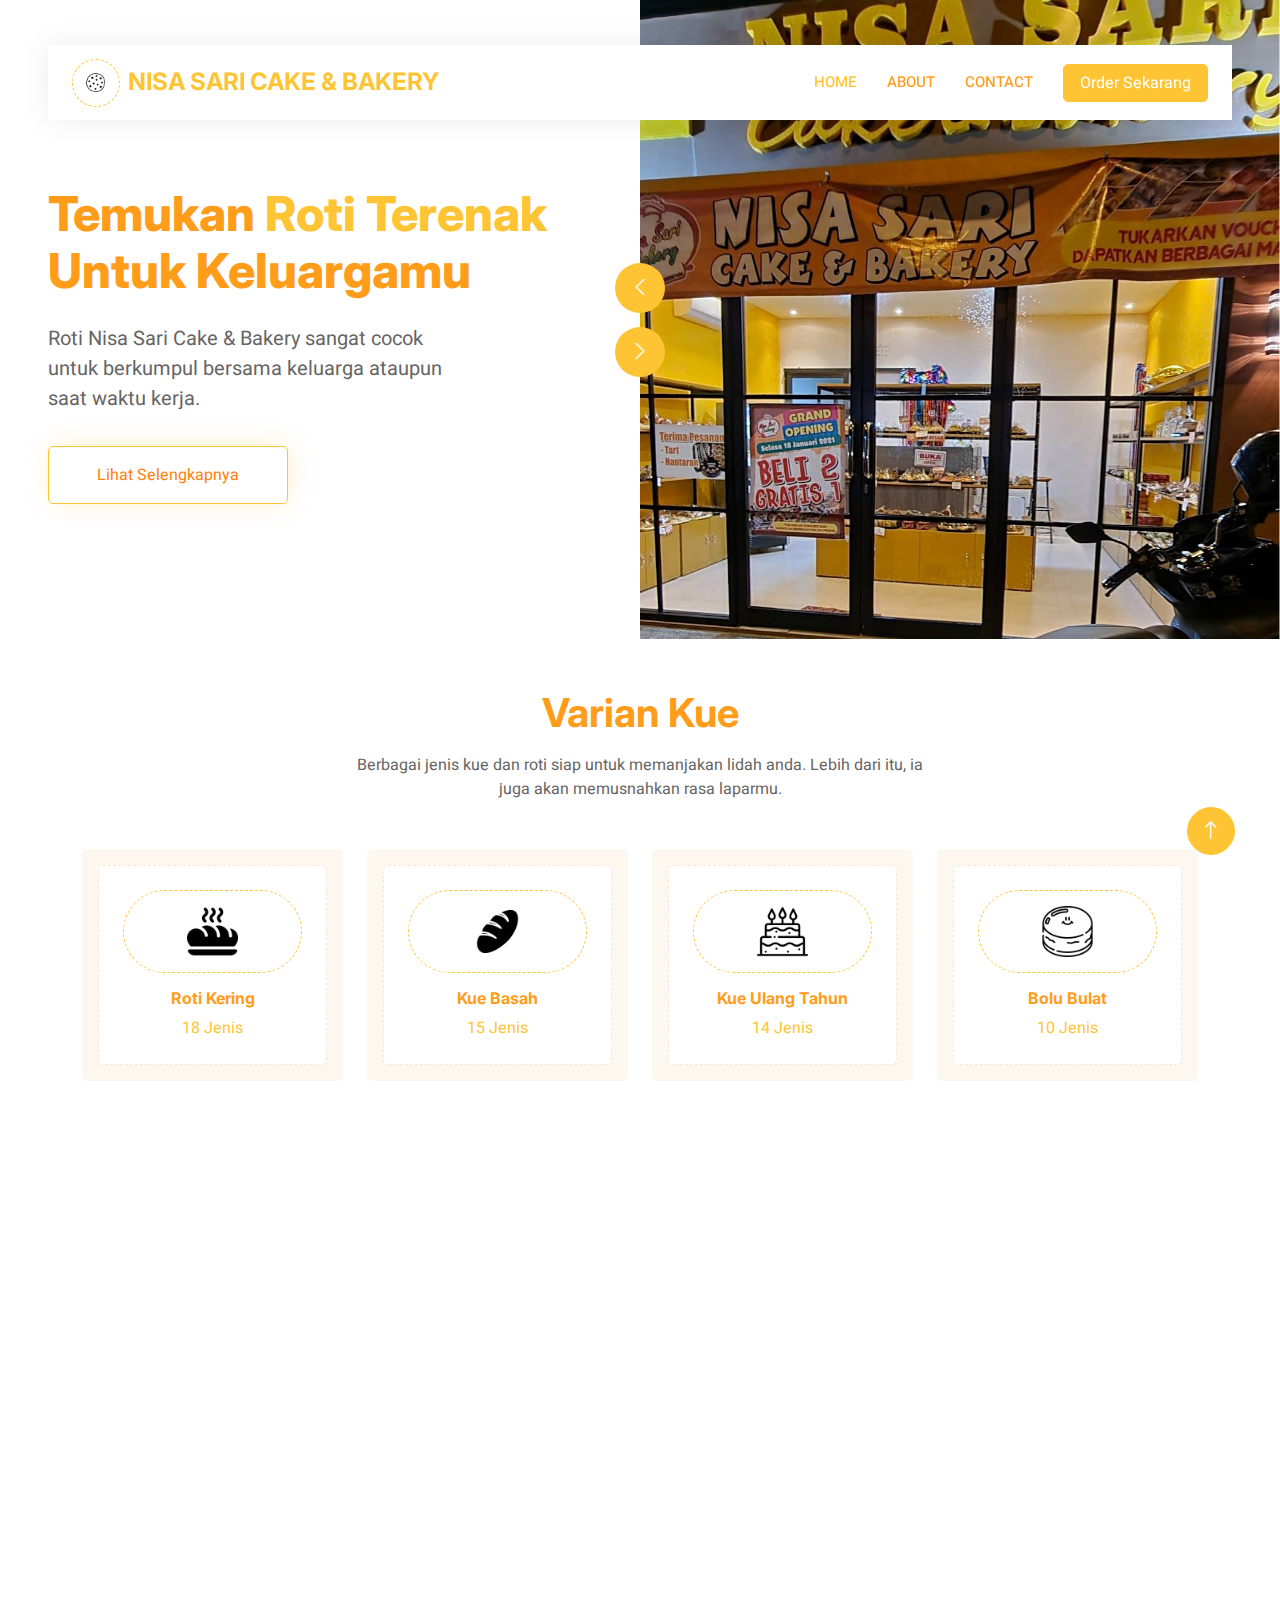
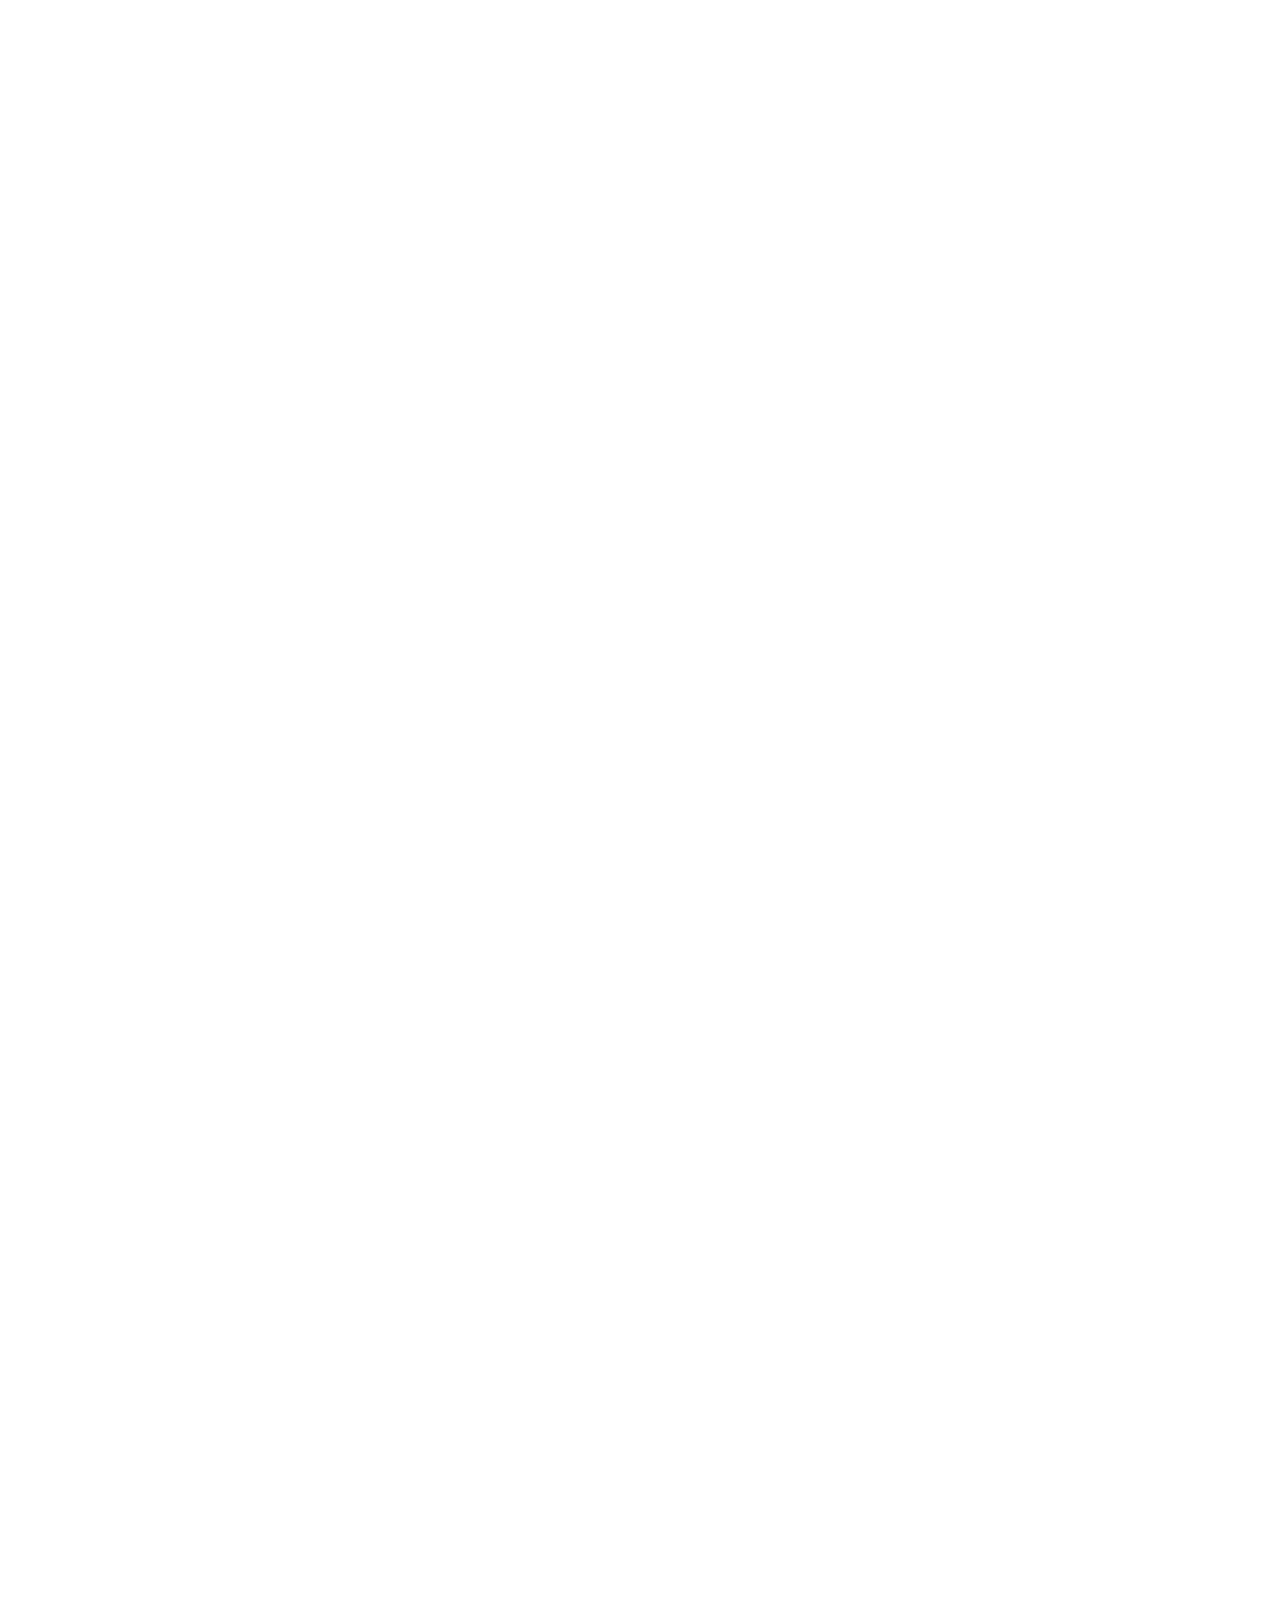
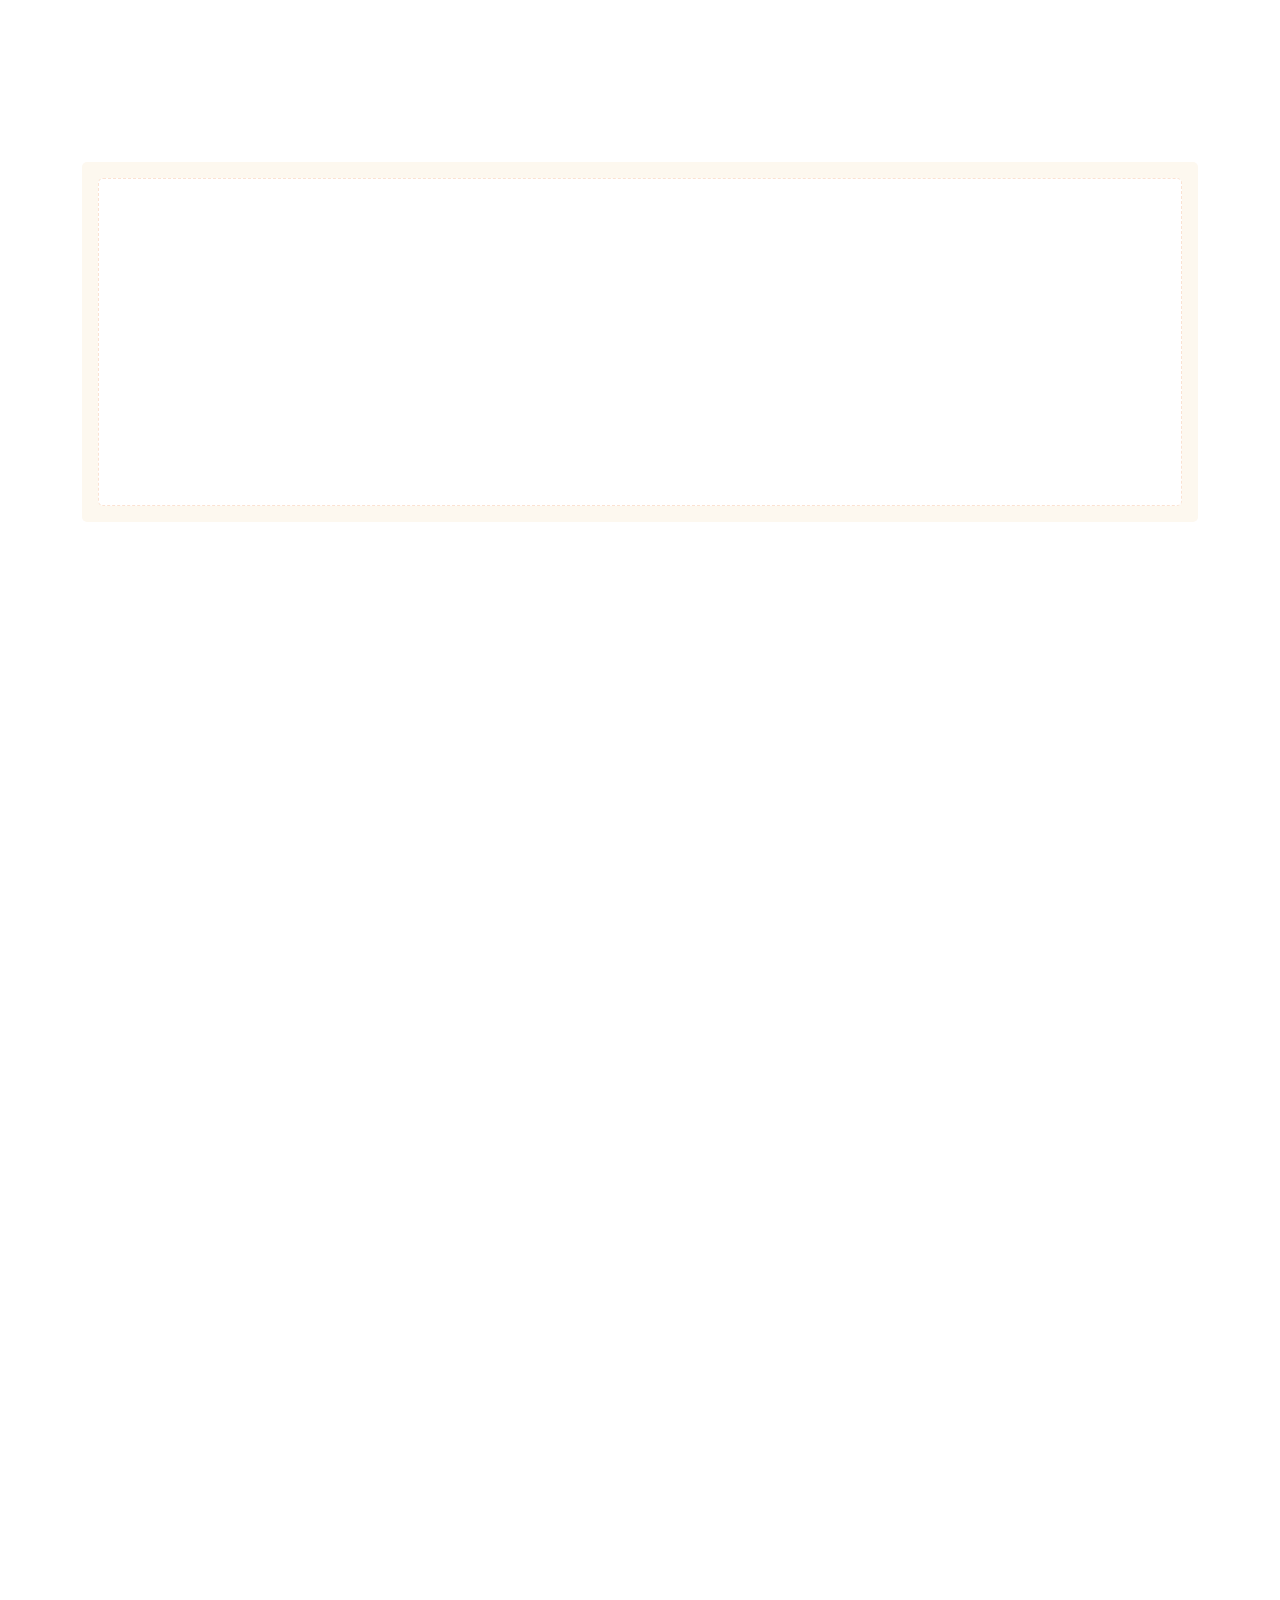
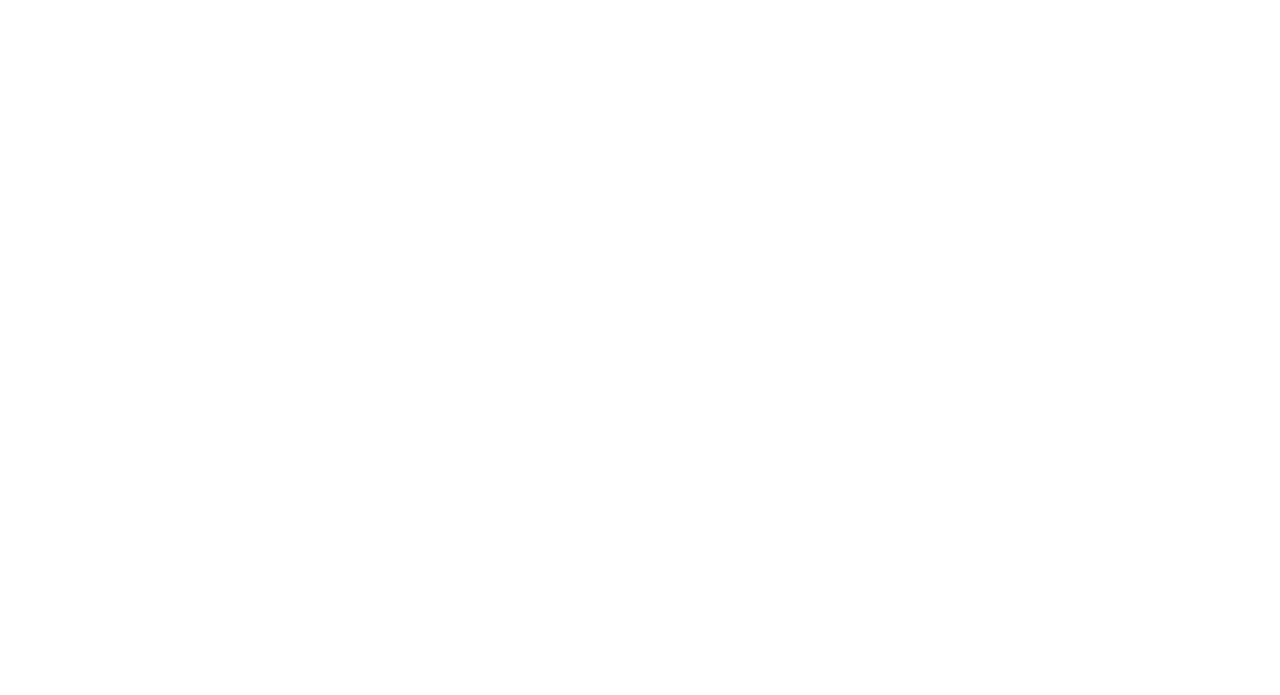
==== commit 954e7c29: "footer update" ====
--- a/index.html
+++ b/index.html
@@ -880,7 +880,7 @@
                             &copy; <a class="border-bottom" href="#">Nisa Sary Cake And Bakery</a>, All Right Reserved.
 
                             <!--/*** This template is free as long as you keep the footer author’s credit link/attribution link/backlink. If you'd like to use the template without the footer author’s credit link/attribution link/backlink, you can purchase the Credit Removal License from "https://htmlcodex.com/credit-removal". Thank you for your support. ***/-->
-                            Designed By <a class="border-bottom" href="https://htmlcodex.com">HTML Codex</a>
+                            Designed By <a class="border-bottom" href="https://wp2workintech.me">WP2 Mini Project WIT</a>
                         </div>
                         <div class="col-md-6 text-center text-md-end">
                             <div class="footer-menu">
